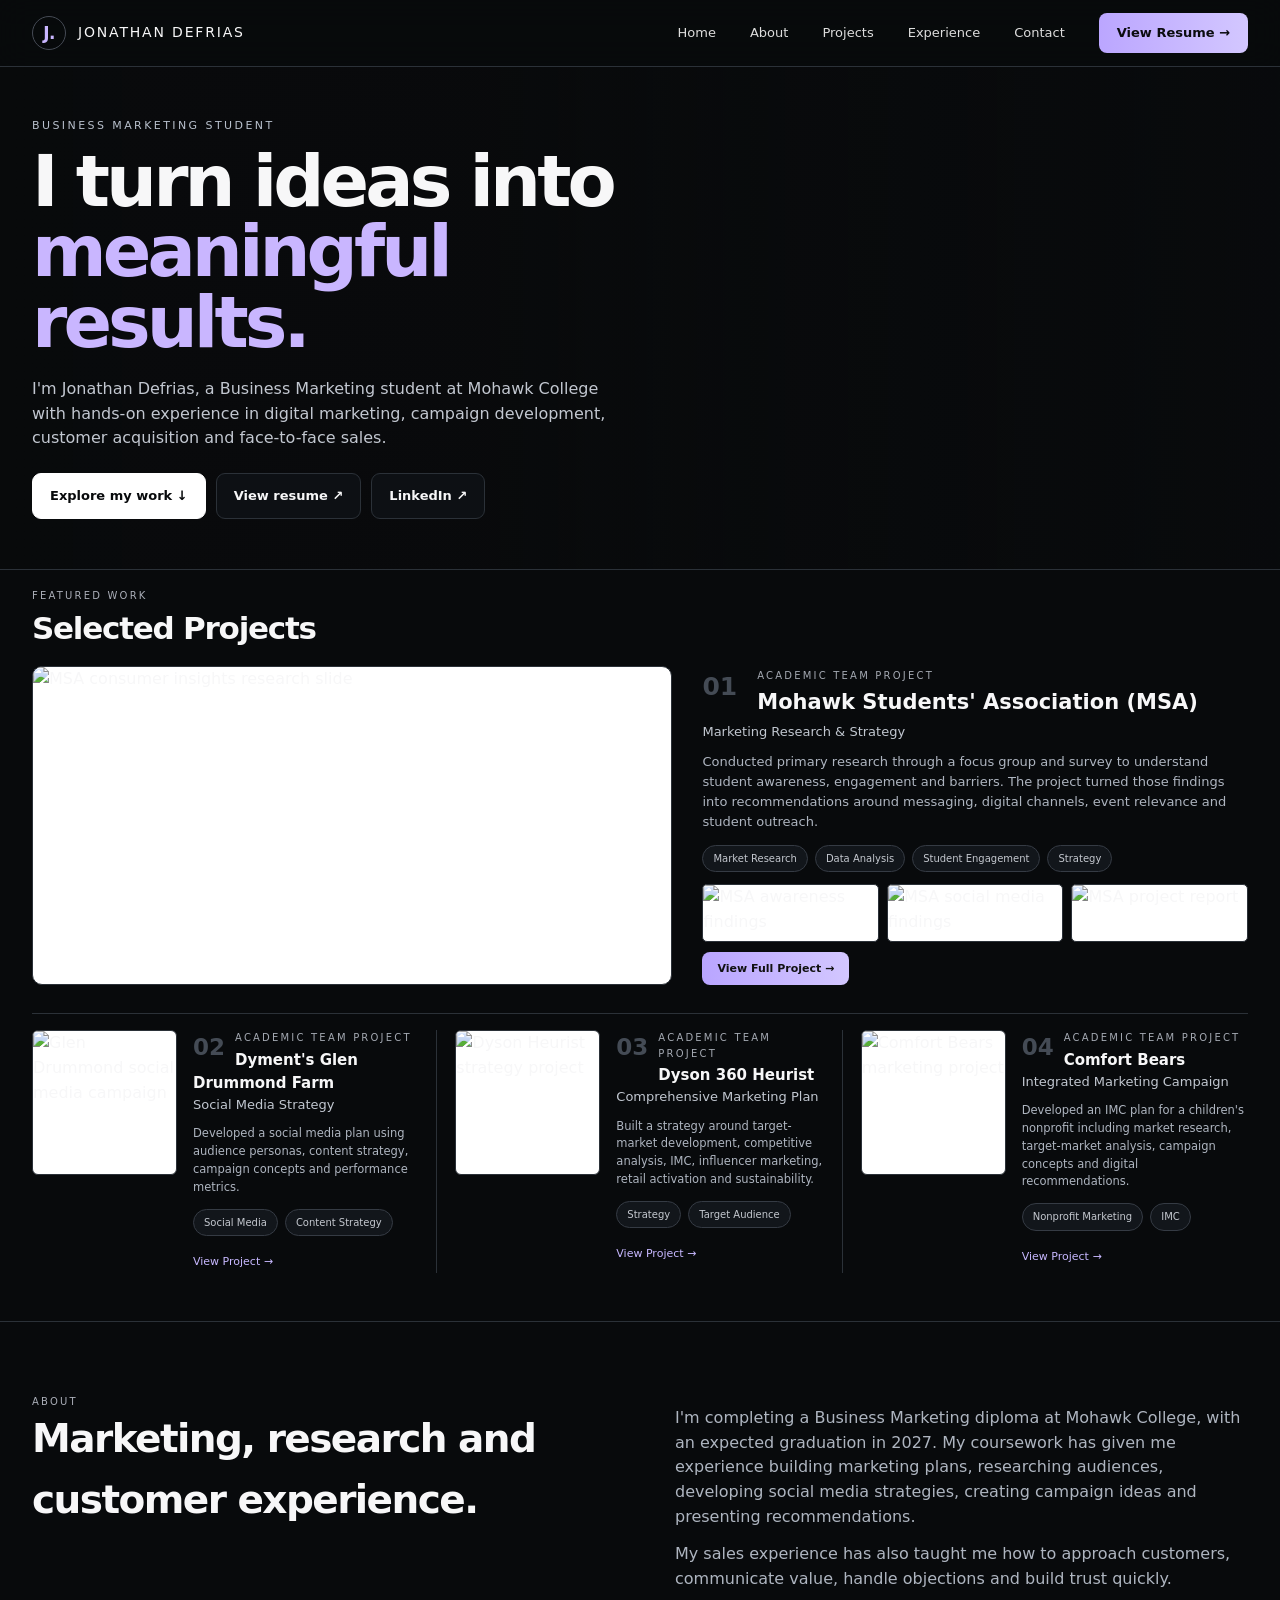
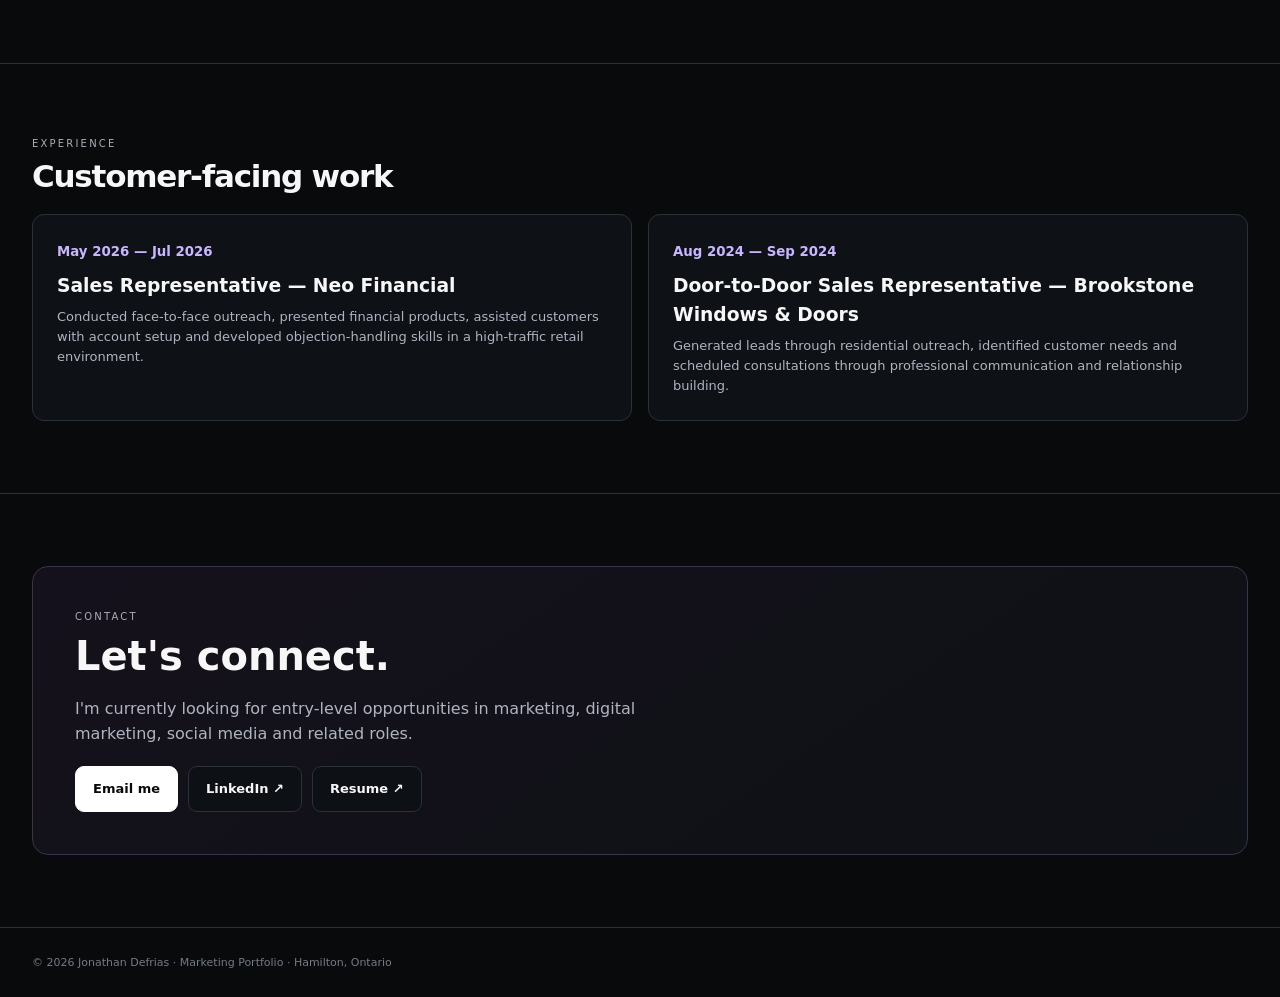
==== index.html @ 78dece61 "Add portfolio homepage" ====
<!DOCTYPE html>
<html lang="en">
<head>
<meta charset="UTF-8">
<meta name="viewport" content="width=device-width, initial-scale=1.0">
<title>Jonathan Defrias | Marketing Portfolio</title>
<meta name="description" content="Jonathan Defrias — Business Marketing student at Mohawk College. Portfolio featuring marketing research, social media strategy, campaign planning, digital marketing and sales experience.">
<style>
:root{
  --bg:#080a0c; --surface:#0e1115; --surface2:#12161b; --text:#f7f7f8;
  --muted:#adb3bd; --line:#2b3138; --accent:#c9b6ff; --accent2:#aa91f5;
  --max:1440px;
}
*{box-sizing:border-box;margin:0;padding:0}
html{scroll-behavior:smooth}
body{font-family:Inter,ui-sans-serif,system-ui,-apple-system,BlinkMacSystemFont,"Segoe UI",sans-serif;background:var(--bg);color:var(--text);line-height:1.55}
a{color:inherit;text-decoration:none}
img{display:block;max-width:100%}
.container{width:min(var(--max),calc(100% - 64px));margin:auto}
nav{position:sticky;top:0;z-index:50;background:rgba(8,10,12,.9);backdrop-filter:blur(16px);border-bottom:1px solid var(--line)}
.nav{height:66px;display:flex;align-items:center;justify-content:space-between}
.brand{display:flex;align-items:center;gap:12px}.monogram{display:grid;place-items:center;width:34px;height:34px;border:1px solid #454b55;border-radius:50%;font-size:17px;font-weight:850;letter-spacing:-.04em;color:var(--accent)}.name{font-size:14px;letter-spacing:.13em}
.navlinks{display:flex;gap:34px;align-items:center;font-size:13px;color:#ddd}.navlinks a:hover{color:#fff}
.resume-top{background:linear-gradient(90deg,#bba6ff,#d3c7ff);color:#0b0c0f;padding:10px 18px;border-radius:8px;font-weight:800}
.hero{position:relative;overflow:hidden;border-bottom:1px solid var(--line)}
.hero:before{content:"";position:absolute;inset:0;background:
linear-gradient(90deg,rgba(8,10,12,1) 0%,rgba(8,10,12,.96) 38%,rgba(8,10,12,.62) 58%,rgba(8,10,12,.25) 100%),
url("assets/hero-workspace.svg") right center/58% 100% no-repeat;filter:saturate(.75)}
.hero-inner{position:relative;z-index:2;min-height:390px;display:flex;align-items:center;padding:50px 0}
.hero-copy{width:min(630px,100%)}
.eyebrow{text-transform:uppercase;letter-spacing:.22em;font-size:11px;color:#b8c0cc;margin-bottom:12px}
h1{font-size:clamp(48px,5.6vw,78px);letter-spacing:-.055em;line-height:.98;max-width:720px}
h1 span{color:var(--accent)}
.hero p{max-width:600px;color:#c2c7d0;font-size:16px;margin:20px 0 22px}
.buttons{display:flex;gap:10px;flex-wrap:wrap}
.btn{padding:12px 17px;border-radius:9px;font-size:13px;font-weight:800;border:1px solid var(--line);background:#0d1014}
.btn.primary{background:#fff;color:#080a0c;border-color:#fff}.btn:hover{transform:translateY(-1px)}
.work{padding:18px 0 48px}.section-row{display:flex;align-items:end;justify-content:space-between;margin-bottom:14px}
.kicker{text-transform:uppercase;letter-spacing:.22em;font-size:10px;color:#aaaeb8}.section-row h2{font-size:31px;letter-spacing:-.04em}
.view-all{font-size:13px;color:var(--accent)}
.feature{display:grid;grid-template-columns:1.08fr .92fr;gap:30px;padding-bottom:28px;border-bottom:1px solid var(--line)}
.feature-image{border:1px solid var(--line);border-radius:10px;overflow:hidden;background:white;min-height:290px}
.feature-image img{width:100%;height:100%;object-fit:cover}
.feature-copy{padding-top:2px}.project-no{font-size:25px;color:#444b55;font-weight:850;margin-right:20px;float:left}
.project-type{font-size:10px;text-transform:uppercase;letter-spacing:.22em;color:#a4a9b2;margin-bottom:3px}
.feature h3{font-size:21px;margin-bottom:3px}.sub{color:#c1c7d0;font-size:13px;margin-bottom:10px}
.feature p{color:#aeb5c0;font-size:13px;max-width:650px}
.tags{display:flex;flex-wrap:wrap;gap:7px;margin:12px 0}.tag{border:1px solid #353b44;border-radius:999px;padding:5px 10px;font-size:10px;color:#c4c8cf;background:#12161b}
.thumbs{display:grid;grid-template-columns:repeat(3,1fr);gap:8px;margin:10px 0}.thumb{height:58px;border:1px solid var(--line);border-radius:5px;overflow:hidden;background:white}.thumb img{width:100%;height:100%;object-fit:cover}
.project-btn{display:inline-block;background:linear-gradient(90deg,#b9a5ff,#d3c7ff);color:#111;padding:8px 15px;border-radius:8px;font-weight:800;font-size:11px}
.projects-grid{display:grid;grid-template-columns:repeat(3,1fr);gap:0;margin-top:16px}
.mini-project{display:grid;grid-template-columns:145px 1fr;gap:16px;padding:0 18px;border-right:1px solid var(--line)}
.mini-project:first-child{padding-left:0}.mini-project:last-child{border-right:0;padding-right:0}
.mini-img{height:145px;border-radius:6px;overflow:hidden;background:white;border:1px solid var(--line)}
.mini-img img{width:100%;height:100%;object-fit:cover}
.mini-copy .num{font-size:23px;color:#444b55;font-weight:850;float:left;margin-right:10px}.mini-copy h3{font-size:15px}.mini-copy p{color:#aeb5c0;font-size:11.5px;margin:7px 0}
.link{font-size:11px;color:#c7b8ff}
.about{padding:72px 0;border-top:1px solid var(--line)}.about-grid{display:grid;grid-template-columns:1fr 1fr;gap:70px}.about h2{font-size:39px;letter-spacing:-.04em}.about p{color:#aeb5c0;margin-top:12px}
.experience{padding:72px 0;border-top:1px solid var(--line)}.jobs{display:grid;grid-template-columns:1fr 1fr;gap:16px}.job{padding:24px;border:1px solid var(--line);border-radius:12px;background:var(--surface)}.job small{color:var(--accent);font-weight:700}.job h3{margin:7px 0}.job p{font-size:13px;color:#aeb5c0}
.contact{padding:72px 0;border-top:1px solid var(--line)}.contact-box{padding:42px;border:1px solid #3a334d;border-radius:16px;background:linear-gradient(145deg,#15111c,#0e1115)}.contact-box h2{font-size:40px}.contact-box p{color:#aeb5c0;max-width:650px;margin:10px 0 20px}
footer{padding:26px 0;border-top:1px solid var(--line);font-size:11px;color:#747b85}
@media(max-width:980px){
  .container{width:min(var(--max),calc(100% - 30px))}.navlinks a:not(.resume-top){display:none}
  .hero:before{background:linear-gradient(90deg,rgba(8,10,12,.96),rgba(8,10,12,.80)),url("assets/hero-workspace.svg") center/cover no-repeat}
  .hero-inner{min-height:500px}.feature{grid-template-columns:1fr}.projects-grid{grid-template-columns:1fr}
  .mini-project{padding:20px 0;border-right:0;border-bottom:1px solid var(--line)}
  .about-grid,.jobs{grid-template-columns:1fr}
}
@media(max-width:600px){
  .name{display:none}.hero-inner{padding:50px 0}.feature-image{min-height:210px}.mini-project{grid-template-columns:110px 1fr}.mini-img{height:110px}
}
</style>
</head>
<body>
<nav><div class="container nav">
  <a class="brand" href="#"><span class="monogram">J.</span><span class="name">JONATHAN DEFRIAS</span></a>
  <div class="navlinks">
    <a href="#">Home</a><a href="#about">About</a><a href="#projects">Projects</a><a href="#experience">Experience</a><a href="#contact">Contact</a>
    <a class="resume-top" href="resume.html" target="_blank">View Resume →</a>
  </div>
</div></nav>

<section class="hero">
  <div class="container hero-inner">
    <div class="hero-copy">
      <div class="eyebrow">Business Marketing Student</div>
      <h1>I turn ideas into <span>meaningful results.</span></h1>
      <p>I'm Jonathan Defrias, a Business Marketing student at Mohawk College with hands-on experience in digital marketing, campaign development, customer acquisition and face-to-face sales.</p>
      <div class="buttons">
        <a class="btn primary" href="#projects">Explore my work ↓</a>
        <a class="btn" href="resume.html" target="_blank">View resume ↗</a>
        <a class="btn" href="https://www.linkedin.com/in/jonathan-defrias-1b1b03297/" target="_blank">LinkedIn ↗</a>
      </div>
    </div>
  </div>
</section>

<section class="work" id="projects"><div class="container">
  <div class="section-row">
    <div><div class="kicker">Featured Work</div><h2>Selected Projects</h2></div>
  </div>

  <article class="feature">
    <div class="feature-image"><img src="assets/msa-consumer-insights.svg" alt="MSA consumer insights research slide"></div>
    <div class="feature-copy">
      <span class="project-no">01</span>
      <div class="project-type">Academic Team Project</div>
      <h3>Mohawk Students' Association (MSA)</h3>
      <div class="sub">Marketing Research & Strategy</div>
      <p>Conducted primary research through a focus group and survey to understand student awareness, engagement and barriers. The project turned those findings into recommendations around messaging, digital channels, event relevance and student outreach.</p>
      <div class="tags"><span class="tag">Market Research</span><span class="tag">Data Analysis</span><span class="tag">Student Engagement</span><span class="tag">Strategy</span></div>
      <div class="thumbs">
        <div class="thumb"><img src="assets/msa-consumer-insights.svg" alt="MSA awareness findings"></div>
        <div class="thumb"><img src="assets/msa-consumer-insights.svg" alt="MSA social media findings"></div>
        <div class="thumb"><img src="assets/msa-consumer-insights.svg" alt="MSA project report"></div>
      </div>
      <a class="project-btn" href="projects/msa.html" target="_blank">View Full Project →</a>
    </div>
  </article>

  <div class="projects-grid">
    <article class="mini-project">
      <div class="mini-img"><img src="assets/glen-campaign.svg" alt="Glen Drummond social media campaign"></div>
      <div class="mini-copy"><span class="num">02</span><div class="project-type">Academic Team Project</div><h3>Dyment's Glen Drummond Farm</h3><div class="sub">Social Media Strategy</div><p>Developed a social media plan using audience personas, content strategy, campaign concepts and performance metrics.</p><div class="tags"><span class="tag">Social Media</span><span class="tag">Content Strategy</span></div><a class="link" href="projects/glen-drummond.html" target="_blank">View Project →</a></div>
    </article>
    <article class="mini-project">
      <div class="mini-img"><img src="assets/dyson-target.svg" alt="Dyson Heurist strategy project"></div>
      <div class="mini-copy"><span class="num">03</span><div class="project-type">Academic Team Project</div><h3>Dyson 360 Heurist</h3><div class="sub">Comprehensive Marketing Plan</div><p>Built a strategy around target-market development, competitive analysis, IMC, influencer marketing, retail activation and sustainability.</p><div class="tags"><span class="tag">Strategy</span><span class="tag">Target Audience</span></div><a class="link" href="projects/dyson.html" target="_blank">View Project →</a></div>
    </article>
    <article class="mini-project">
      <div class="mini-img"><img src="assets/comfort-cover.svg" alt="Comfort Bears marketing project"></div>
      <div class="mini-copy"><span class="num">04</span><div class="project-type">Academic Team Project</div><h3>Comfort Bears</h3><div class="sub">Integrated Marketing Campaign</div><p>Developed an IMC plan for a children's nonprofit including market research, target-market analysis, campaign concepts and digital recommendations.</p><div class="tags"><span class="tag">Nonprofit Marketing</span><span class="tag">IMC</span></div><a class="link" href="projects/comfort-bears.html" target="_blank">View Project →</a></div>
    </article>
  </div>
</div></section>

<section class="about" id="about"><div class="container about-grid">
  <div><div class="kicker">About</div><h2>Marketing, research and customer experience.</h2></div>
  <div><p>I'm completing a Business Marketing diploma at Mohawk College, with an expected graduation in 2027. My coursework has given me experience building marketing plans, researching audiences, developing social media strategies, creating campaign ideas and presenting recommendations.</p><p>My sales experience has also taught me how to approach customers, communicate value, handle objections and build trust quickly.</p></div>
</div></section>

<section class="experience" id="experience"><div class="container">
  <div class="section-row"><div><div class="kicker">Experience</div><h2>Customer-facing work</h2></div></div>
  <div class="jobs">
    <div class="job"><small>May 2026 — Jul 2026</small><h3>Sales Representative — Neo Financial</h3><p>Conducted face-to-face outreach, presented financial products, assisted customers with account setup and developed objection-handling skills in a high-traffic retail environment.</p></div>
    <div class="job"><small>Aug 2024 — Sep 2024</small><h3>Door-to-Door Sales Representative — Brookstone Windows & Doors</h3><p>Generated leads through residential outreach, identified customer needs and scheduled consultations through professional communication and relationship building.</p></div>
  </div>
</div></section>

<section class="contact" id="contact"><div class="container">
  <div class="contact-box"><div class="kicker">Contact</div><h2>Let's connect.</h2><p>I'm currently looking for entry-level opportunities in marketing, digital marketing, social media and related roles.</p><div class="buttons"><a class="btn primary" href="mailto:Jonathandefrias2003@gmail.com">Email me</a><a class="btn" href="https://www.linkedin.com/in/jonathan-defrias-1b1b03297/" target="_blank">LinkedIn ↗</a><a class="btn" href="resume.html" target="_blank">Resume ↗</a></div></div>
</div></section>

<footer><div class="container">© 2026 Jonathan Defrias · Marketing Portfolio · Hamilton, Ontario</div></footer>
</body>
</html>
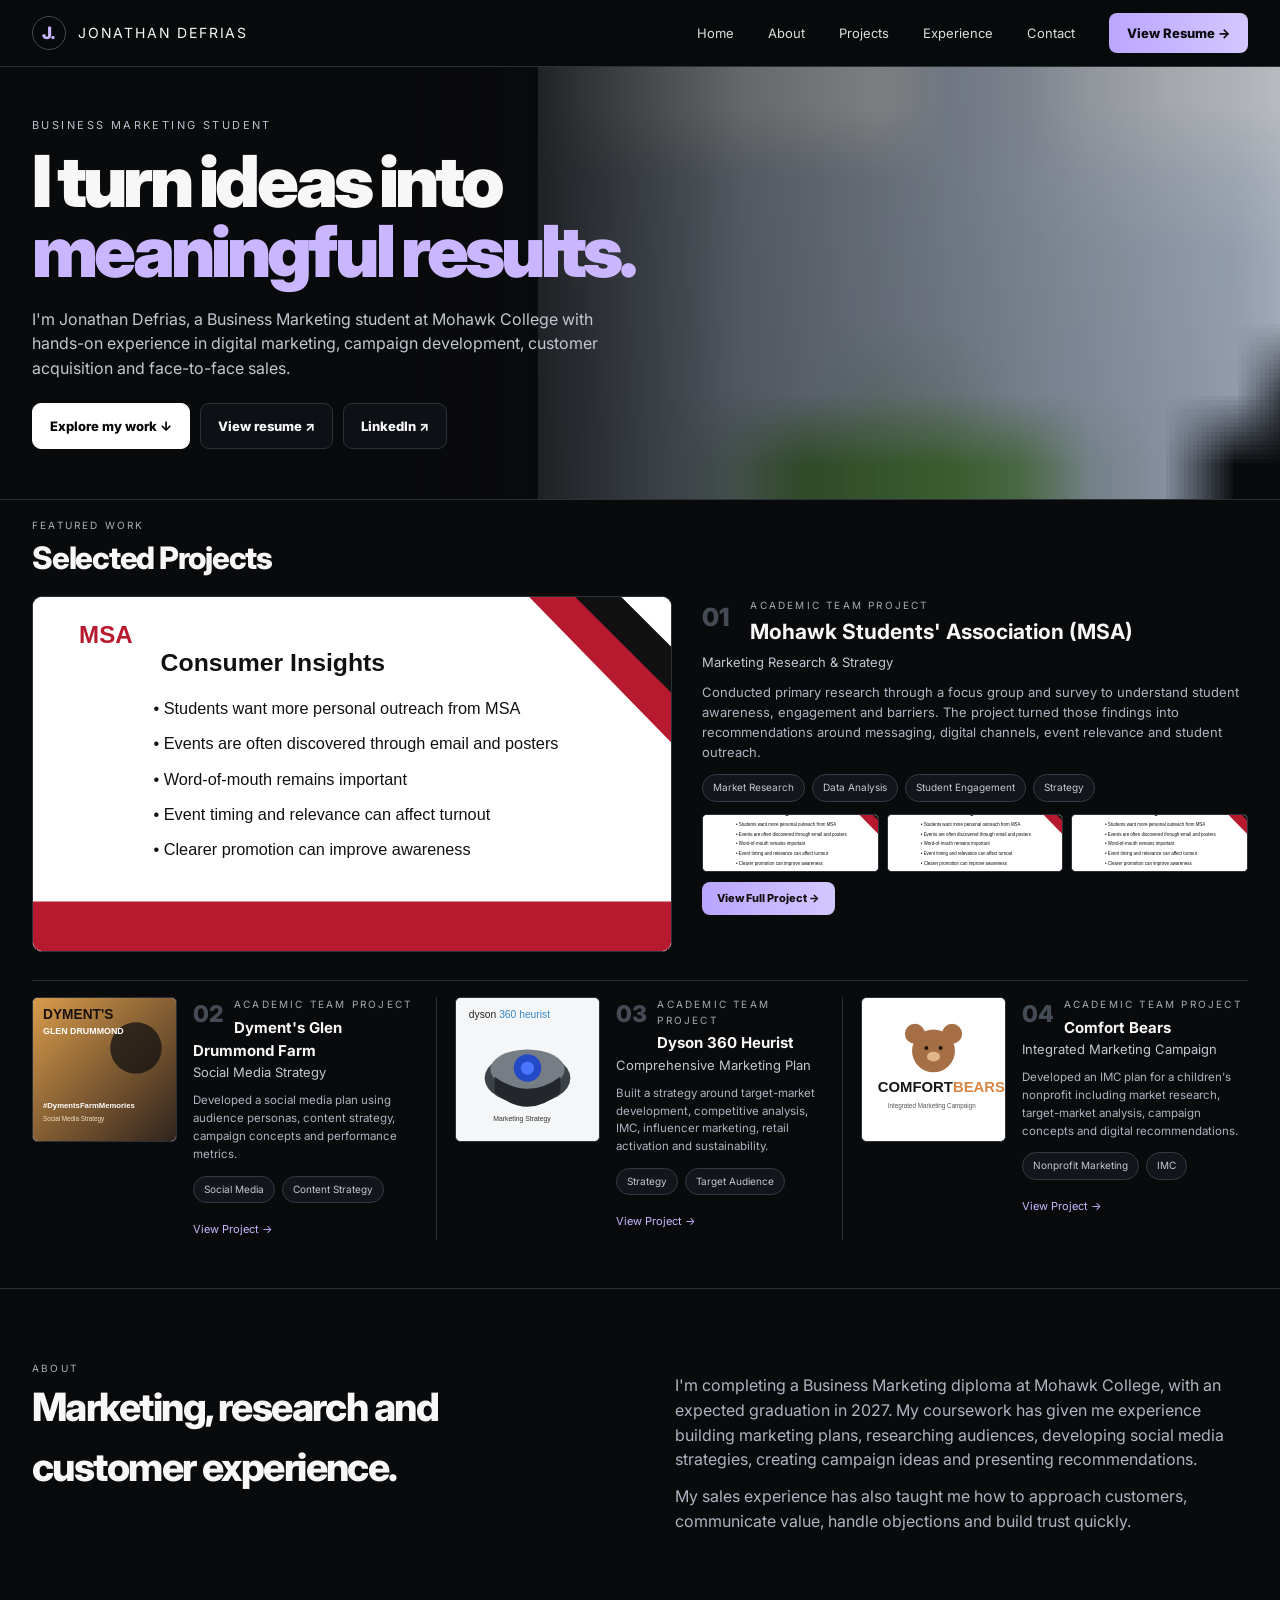
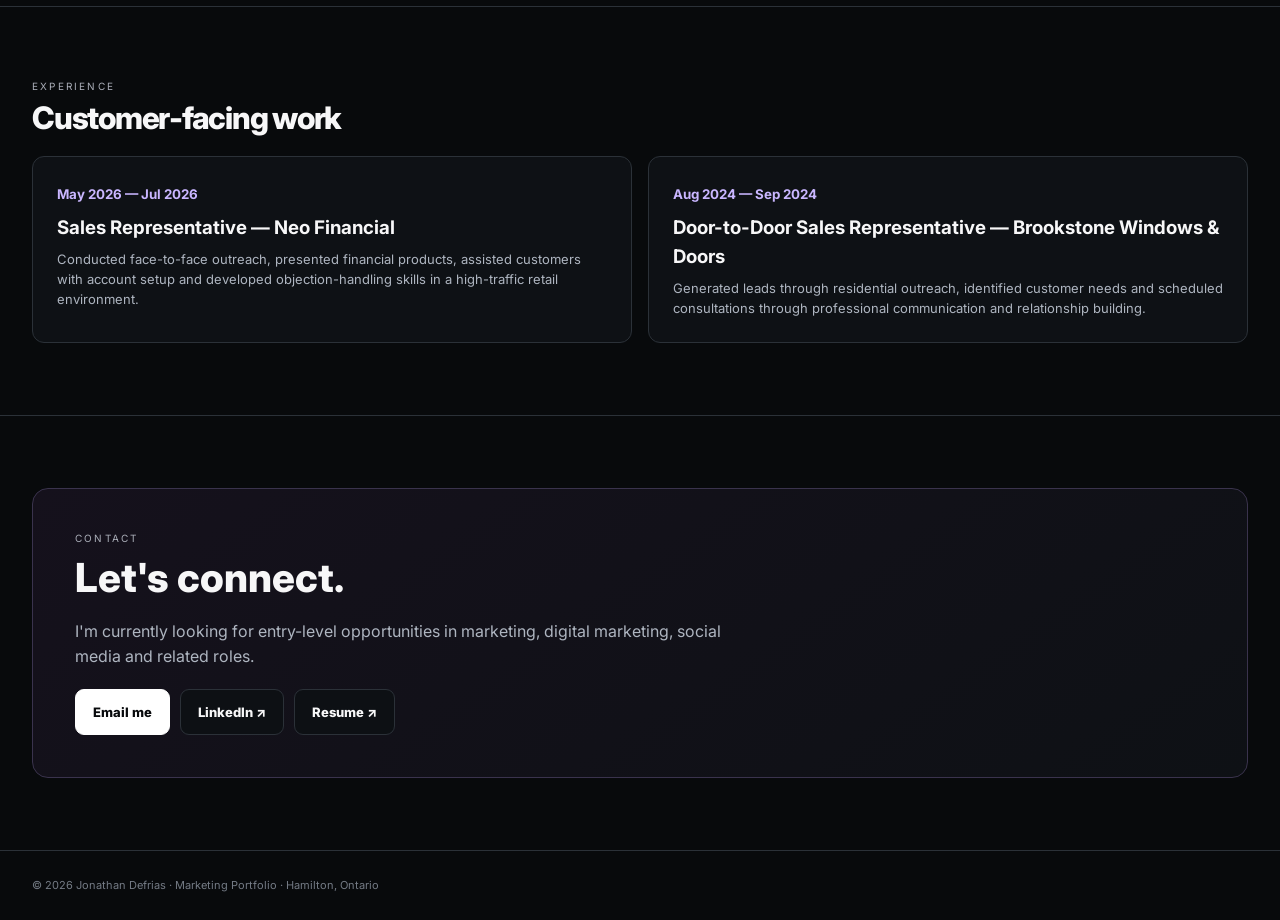
==== commit 698cea54: "Restore approved typography and hero styling" ====
--- a/index.html
+++ b/index.html
@@ -1,156 +1 @@
-<!DOCTYPE html>
-<html lang="en">
-<head>
-<meta charset="UTF-8">
-<meta name="viewport" content="width=device-width, initial-scale=1.0">
-<title>Jonathan Defrias | Marketing Portfolio</title>
-<meta name="description" content="Jonathan Defrias — Business Marketing student at Mohawk College. Portfolio featuring marketing research, social media strategy, campaign planning, digital marketing and sales experience.">
-<style>
-:root{
-  --bg:#080a0c; --surface:#0e1115; --surface2:#12161b; --text:#f7f7f8;
-  --muted:#adb3bd; --line:#2b3138; --accent:#c9b6ff; --accent2:#aa91f5;
-  --max:1440px;
-}
-*{box-sizing:border-box;margin:0;padding:0}
-html{scroll-behavior:smooth}
-body{font-family:Inter,ui-sans-serif,system-ui,-apple-system,BlinkMacSystemFont,"Segoe UI",sans-serif;background:var(--bg);color:var(--text);line-height:1.55}
-a{color:inherit;text-decoration:none}
-img{display:block;max-width:100%}
-.container{width:min(var(--max),calc(100% - 64px));margin:auto}
-nav{position:sticky;top:0;z-index:50;background:rgba(8,10,12,.9);backdrop-filter:blur(16px);border-bottom:1px solid var(--line)}
-.nav{height:66px;display:flex;align-items:center;justify-content:space-between}
-.brand{display:flex;align-items:center;gap:12px}.monogram{display:grid;place-items:center;width:34px;height:34px;border:1px solid #454b55;border-radius:50%;font-size:17px;font-weight:850;letter-spacing:-.04em;color:var(--accent)}.name{font-size:14px;letter-spacing:.13em}
-.navlinks{display:flex;gap:34px;align-items:center;font-size:13px;color:#ddd}.navlinks a:hover{color:#fff}
-.resume-top{background:linear-gradient(90deg,#bba6ff,#d3c7ff);color:#0b0c0f;padding:10px 18px;border-radius:8px;font-weight:800}
-.hero{position:relative;overflow:hidden;border-bottom:1px solid var(--line)}
-.hero:before{content:"";position:absolute;inset:0;background:
-linear-gradient(90deg,rgba(8,10,12,1) 0%,rgba(8,10,12,.96) 38%,rgba(8,10,12,.62) 58%,rgba(8,10,12,.25) 100%),
-url("assets/hero-workspace.svg") right center/58% 100% no-repeat;filter:saturate(.75)}
-.hero-inner{position:relative;z-index:2;min-height:390px;display:flex;align-items:center;padding:50px 0}
-.hero-copy{width:min(630px,100%)}
-.eyebrow{text-transform:uppercase;letter-spacing:.22em;font-size:11px;color:#b8c0cc;margin-bottom:12px}
-h1{font-size:clamp(48px,5.6vw,78px);letter-spacing:-.055em;line-height:.98;max-width:720px}
-h1 span{color:var(--accent)}
-.hero p{max-width:600px;color:#c2c7d0;font-size:16px;margin:20px 0 22px}
-.buttons{display:flex;gap:10px;flex-wrap:wrap}
-.btn{padding:12px 17px;border-radius:9px;font-size:13px;font-weight:800;border:1px solid var(--line);background:#0d1014}
-.btn.primary{background:#fff;color:#080a0c;border-color:#fff}.btn:hover{transform:translateY(-1px)}
-.work{padding:18px 0 48px}.section-row{display:flex;align-items:end;justify-content:space-between;margin-bottom:14px}
-.kicker{text-transform:uppercase;letter-spacing:.22em;font-size:10px;color:#aaaeb8}.section-row h2{font-size:31px;letter-spacing:-.04em}
-.view-all{font-size:13px;color:var(--accent)}
-.feature{display:grid;grid-template-columns:1.08fr .92fr;gap:30px;padding-bottom:28px;border-bottom:1px solid var(--line)}
-.feature-image{border:1px solid var(--line);border-radius:10px;overflow:hidden;background:white;min-height:290px}
-.feature-image img{width:100%;height:100%;object-fit:cover}
-.feature-copy{padding-top:2px}.project-no{font-size:25px;color:#444b55;font-weight:850;margin-right:20px;float:left}
-.project-type{font-size:10px;text-transform:uppercase;letter-spacing:.22em;color:#a4a9b2;margin-bottom:3px}
-.feature h3{font-size:21px;margin-bottom:3px}.sub{color:#c1c7d0;font-size:13px;margin-bottom:10px}
-.feature p{color:#aeb5c0;font-size:13px;max-width:650px}
-.tags{display:flex;flex-wrap:wrap;gap:7px;margin:12px 0}.tag{border:1px solid #353b44;border-radius:999px;padding:5px 10px;font-size:10px;color:#c4c8cf;background:#12161b}
-.thumbs{display:grid;grid-template-columns:repeat(3,1fr);gap:8px;margin:10px 0}.thumb{height:58px;border:1px solid var(--line);border-radius:5px;overflow:hidden;background:white}.thumb img{width:100%;height:100%;object-fit:cover}
-.project-btn{display:inline-block;background:linear-gradient(90deg,#b9a5ff,#d3c7ff);color:#111;padding:8px 15px;border-radius:8px;font-weight:800;font-size:11px}
-.projects-grid{display:grid;grid-template-columns:repeat(3,1fr);gap:0;margin-top:16px}
-.mini-project{display:grid;grid-template-columns:145px 1fr;gap:16px;padding:0 18px;border-right:1px solid var(--line)}
-.mini-project:first-child{padding-left:0}.mini-project:last-child{border-right:0;padding-right:0}
-.mini-img{height:145px;border-radius:6px;overflow:hidden;background:white;border:1px solid var(--line)}
-.mini-img img{width:100%;height:100%;object-fit:cover}
-.mini-copy .num{font-size:23px;color:#444b55;font-weight:850;float:left;margin-right:10px}.mini-copy h3{font-size:15px}.mini-copy p{color:#aeb5c0;font-size:11.5px;margin:7px 0}
-.link{font-size:11px;color:#c7b8ff}
-.about{padding:72px 0;border-top:1px solid var(--line)}.about-grid{display:grid;grid-template-columns:1fr 1fr;gap:70px}.about h2{font-size:39px;letter-spacing:-.04em}.about p{color:#aeb5c0;margin-top:12px}
-.experience{padding:72px 0;border-top:1px solid var(--line)}.jobs{display:grid;grid-template-columns:1fr 1fr;gap:16px}.job{padding:24px;border:1px solid var(--line);border-radius:12px;background:var(--surface)}.job small{color:var(--accent);font-weight:700}.job h3{margin:7px 0}.job p{font-size:13px;color:#aeb5c0}
-.contact{padding:72px 0;border-top:1px solid var(--line)}.contact-box{padding:42px;border:1px solid #3a334d;border-radius:16px;background:linear-gradient(145deg,#15111c,#0e1115)}.contact-box h2{font-size:40px}.contact-box p{color:#aeb5c0;max-width:650px;margin:10px 0 20px}
-footer{padding:26px 0;border-top:1px solid var(--line);font-size:11px;color:#747b85}
-@media(max-width:980px){
-  .container{width:min(var(--max),calc(100% - 30px))}.navlinks a:not(.resume-top){display:none}
-  .hero:before{background:linear-gradient(90deg,rgba(8,10,12,.96),rgba(8,10,12,.80)),url("assets/hero-workspace.svg") center/cover no-repeat}
-  .hero-inner{min-height:500px}.feature{grid-template-columns:1fr}.projects-grid{grid-template-columns:1fr}
-  .mini-project{padding:20px 0;border-right:0;border-bottom:1px solid var(--line)}
-  .about-grid,.jobs{grid-template-columns:1fr}
-}
-@media(max-width:600px){
-  .name{display:none}.hero-inner{padding:50px 0}.feature-image{min-height:210px}.mini-project{grid-template-columns:110px 1fr}.mini-img{height:110px}
-}
-</style>
-</head>
-<body>
-<nav><div class="container nav">
-  <a class="brand" href="#"><span class="monogram">J.</span><span class="name">JONATHAN DEFRIAS</span></a>
-  <div class="navlinks">
-    <a href="#">Home</a><a href="#about">About</a><a href="#projects">Projects</a><a href="#experience">Experience</a><a href="#contact">Contact</a>
-    <a class="resume-top" href="resume.html" target="_blank">View Resume →</a>
-  </div>
-</div></nav>
-
-<section class="hero">
-  <div class="container hero-inner">
-    <div class="hero-copy">
-      <div class="eyebrow">Business Marketing Student</div>
-      <h1>I turn ideas into <span>meaningful results.</span></h1>
-      <p>I'm Jonathan Defrias, a Business Marketing student at Mohawk College with hands-on experience in digital marketing, campaign development, customer acquisition and face-to-face sales.</p>
-      <div class="buttons">
-        <a class="btn primary" href="#projects">Explore my work ↓</a>
-        <a class="btn" href="resume.html" target="_blank">View resume ↗</a>
-        <a class="btn" href="https://www.linkedin.com/in/jonathan-defrias-1b1b03297/" target="_blank">LinkedIn ↗</a>
-      </div>
-    </div>
-  </div>
-</section>
-
-<section class="work" id="projects"><div class="container">
-  <div class="section-row">
-    <div><div class="kicker">Featured Work</div><h2>Selected Projects</h2></div>
-  </div>
-
-  <article class="feature">
-    <div class="feature-image"><img src="assets/msa-consumer-insights.svg" alt="MSA consumer insights research slide"></div>
-    <div class="feature-copy">
-      <span class="project-no">01</span>
-      <div class="project-type">Academic Team Project</div>
-      <h3>Mohawk Students' Association (MSA)</h3>
-      <div class="sub">Marketing Research & Strategy</div>
-      <p>Conducted primary research through a focus group and survey to understand student awareness, engagement and barriers. The project turned those findings into recommendations around messaging, digital channels, event relevance and student outreach.</p>
-      <div class="tags"><span class="tag">Market Research</span><span class="tag">Data Analysis</span><span class="tag">Student Engagement</span><span class="tag">Strategy</span></div>
-      <div class="thumbs">
-        <div class="thumb"><img src="assets/msa-consumer-insights.svg" alt="MSA awareness findings"></div>
-        <div class="thumb"><img src="assets/msa-consumer-insights.svg" alt="MSA social media findings"></div>
-        <div class="thumb"><img src="assets/msa-consumer-insights.svg" alt="MSA project report"></div>
-      </div>
-      <a class="project-btn" href="projects/msa.html" target="_blank">View Full Project →</a>
-    </div>
-  </article>
-
-  <div class="projects-grid">
-    <article class="mini-project">
-      <div class="mini-img"><img src="assets/glen-campaign.svg" alt="Glen Drummond social media campaign"></div>
-      <div class="mini-copy"><span class="num">02</span><div class="project-type">Academic Team Project</div><h3>Dyment's Glen Drummond Farm</h3><div class="sub">Social Media Strategy</div><p>Developed a social media plan using audience personas, content strategy, campaign concepts and performance metrics.</p><div class="tags"><span class="tag">Social Media</span><span class="tag">Content Strategy</span></div><a class="link" href="projects/glen-drummond.html" target="_blank">View Project →</a></div>
-    </article>
-    <article class="mini-project">
-      <div class="mini-img"><img src="assets/dyson-target.svg" alt="Dyson Heurist strategy project"></div>
-      <div class="mini-copy"><span class="num">03</span><div class="project-type">Academic Team Project</div><h3>Dyson 360 Heurist</h3><div class="sub">Comprehensive Marketing Plan</div><p>Built a strategy around target-market development, competitive analysis, IMC, influencer marketing, retail activation and sustainability.</p><div class="tags"><span class="tag">Strategy</span><span class="tag">Target Audience</span></div><a class="link" href="projects/dyson.html" target="_blank">View Project →</a></div>
-    </article>
-    <article class="mini-project">
-      <div class="mini-img"><img src="assets/comfort-cover.svg" alt="Comfort Bears marketing project"></div>
-      <div class="mini-copy"><span class="num">04</span><div class="project-type">Academic Team Project</div><h3>Comfort Bears</h3><div class="sub">Integrated Marketing Campaign</div><p>Developed an IMC plan for a children's nonprofit including market research, target-market analysis, campaign concepts and digital recommendations.</p><div class="tags"><span class="tag">Nonprofit Marketing</span><span class="tag">IMC</span></div><a class="link" href="projects/comfort-bears.html" target="_blank">View Project →</a></div>
-    </article>
-  </div>
-</div></section>
-
-<section class="about" id="about"><div class="container about-grid">
-  <div><div class="kicker">About</div><h2>Marketing, research and customer experience.</h2></div>
-  <div><p>I'm completing a Business Marketing diploma at Mohawk College, with an expected graduation in 2027. My coursework has given me experience building marketing plans, researching audiences, developing social media strategies, creating campaign ideas and presenting recommendations.</p><p>My sales experience has also taught me how to approach customers, communicate value, handle objections and build trust quickly.</p></div>
-</div></section>
-
-<section class="experience" id="experience"><div class="container">
-  <div class="section-row"><div><div class="kicker">Experience</div><h2>Customer-facing work</h2></div></div>
-  <div class="jobs">
-    <div class="job"><small>May 2026 — Jul 2026</small><h3>Sales Representative — Neo Financial</h3><p>Conducted face-to-face outreach, presented financial products, assisted customers with account setup and developed objection-handling skills in a high-traffic retail environment.</p></div>
-    <div class="job"><small>Aug 2024 — Sep 2024</small><h3>Door-to-Door Sales Representative — Brookstone Windows & Doors</h3><p>Generated leads through residential outreach, identified customer needs and scheduled consultations through professional communication and relationship building.</p></div>
-  </div>
-</div></section>
-
-<section class="contact" id="contact"><div class="container">
-  <div class="contact-box"><div class="kicker">Contact</div><h2>Let's connect.</h2><p>I'm currently looking for entry-level opportunities in marketing, digital marketing, social media and related roles.</p><div class="buttons"><a class="btn primary" href="mailto:Jonathandefrias2003@gmail.com">Email me</a><a class="btn" href="https://www.linkedin.com/in/jonathan-defrias-1b1b03297/" target="_blank">LinkedIn ↗</a><a class="btn" href="resume.html" target="_blank">Resume ↗</a></div></div>
-</div></section>
-
-<footer><div class="container">© 2026 Jonathan Defrias · Marketing Portfolio · Hamilton, Ontario</div></footer>
-</body>
-</html>+<!DOCTYPE html><html lang="en"><head><meta charset="UTF-8"><meta name="viewport" content="width=device-width, initial-scale=1.0"><title>Jonathan Defrias | Marketing Portfolio</title><meta name="description" content="Jonathan Defrias — Business Marketing student at Mohawk College. Portfolio featuring marketing research, social media strategy, campaign planning, digital marketing and sales experience."><style>@import url("https://fonts.googleapis.com/css2?family=Inter:wght@400;500;600;700;800;900&display=swap");:root{--bg:#080a0c; --surface:#0e1115; --surface2:#12161b; --text:#f7f7f8;--muted:#adb3bd; --line:#2b3138; --accent:#c9b6ff; --accent2:#aa91f5;--max:1440px;}*{box-sizing:border-box;margin:0;padding:0}html{scroll-behavior:smooth}body{font-family:Inter,ui-sans-serif,system-ui,-apple-system,BlinkMacSystemFont,"Segoe UI",sans-serif;background:var(--bg);color:var(--text);line-height:1.55}a{color:inherit;text-decoration:none}img{display:block;max-width:100%}.container{width:min(var(--max),calc(100% - 64px));margin:auto}nav{position:sticky;top:0;z-index:50;background:rgba(8,10,12,.9);backdrop-filter:blur(16px);border-bottom:1px solid var(--line)}.nav{height:66px;display:flex;align-items:center;justify-content:space-between}.brand{display:flex;align-items:center;gap:12px}.monogram{display:grid;place-items:center;width:34px;height:34px;border:1px solid #454b55;border-radius:50%;font-size:17px;font-weight:850;letter-spacing:-.04em;color:var(--accent)}.name{font-size:14px;letter-spacing:.13em}.navlinks{display:flex;gap:34px;align-items:center;font-size:13px;color:#ddd}.navlinks a:hover{color:#fff}.resume-top{background:linear-gradient(90deg,#bba6ff,#d3c7ff);color:#0b0c0f;padding:10px 18px;border-radius:8px;font-weight:800}.hero{position:relative;overflow:hidden;border-bottom:1px solid var(--line)}.hero:before{content:"";position:absolute;inset:0;background:linear-gradient(90deg,rgba(8,10,12,1) 0%,rgba(8,10,12,.96) 38%,rgba(8,10,12,.62) 58%,rgba(8,10,12,.25) 100%),url("assets/hero-workspace.svg") right center/58% 100% no-repeat;filter:saturate(.75)}.hero-inner{position:relative;z-index:2;min-height:390px;display:flex;align-items:center;padding:50px 0}.hero-copy{width:min(630px,100%)}.eyebrow{text-transform:uppercase;letter-spacing:.22em;font-size:11px;color:#b8c0cc;margin-bottom:12px}h1{font-weight:900;font-size:clamp(48px,5.6vw,78px);letter-spacing:-.055em;line-height:.98;max-width:720px}h1 span{color:var(--accent)}.hero p{max-width:600px;color:#c2c7d0;font-size:16px;margin:20px 0 22px}.buttons{display:flex;gap:10px;flex-wrap:wrap}.btn{padding:12px 17px;border-radius:9px;font-size:13px;font-weight:800;border:1px solid var(--line);background:#0d1014}.btn.primary{background:#fff;color:#080a0c;border-color:#fff}.btn:hover{transform:translateY(-1px)}.work{padding:18px 0 48px}.section-row{display:flex;align-items:end;justify-content:space-between;margin-bottom:14px}.kicker{text-transform:uppercase;letter-spacing:.22em;font-size:10px;color:#aaaeb8}.section-row h2{font-weight:800;font-size:31px;letter-spacing:-.04em}.view-all{font-size:13px;color:var(--accent)}.feature{display:grid;grid-template-columns:1.08fr .92fr;gap:30px;padding-bottom:28px;border-bottom:1px solid var(--line)}.feature-image{border:1px solid var(--line);border-radius:10px;overflow:hidden;background:white;min-height:290px}.feature-image img{width:100%;height:100%;object-fit:cover}.feature-copy{padding-top:2px}.project-no{font-size:25px;color:#444b55;font-weight:850;margin-right:20px;float:left}.project-type{font-size:10px;text-transform:uppercase;letter-spacing:.22em;color:#a4a9b2;margin-bottom:3px}.feature h3{font-size:21px;margin-bottom:3px}.sub{color:#c1c7d0;font-size:13px;margin-bottom:10px}.feature p{color:#aeb5c0;font-size:13px;max-width:650px}.tags{display:flex;flex-wrap:wrap;gap:7px;margin:12px 0}.tag{border:1px solid #353b44;border-radius:999px;padding:5px 10px;font-size:10px;color:#c4c8cf;background:#12161b}.thumbs{display:grid;grid-template-columns:repeat(3,1fr);gap:8px;margin:10px 0}.thumb{height:58px;border:1px solid var(--line);border-radius:5px;overflow:hidden;background:white}.thumb img{width:100%;height:100%;object-fit:cover}.project-btn{display:inline-block;background:linear-gradient(90deg,#b9a5ff,#d3c7ff);color:#111;padding:8px 15px;border-radius:8px;font-weight:800;font-size:11px}.projects-grid{display:grid;grid-template-columns:repeat(3,1fr);gap:0;margin-top:16px}.mini-project{display:grid;grid-template-columns:145px 1fr;gap:16px;padding:0 18px;border-right:1px solid var(--line)}.mini-project:first-child{padding-left:0}.mini-project:last-child{border-right:0;padding-right:0}.mini-img{height:145px;border-radius:6px;overflow:hidden;background:white;border:1px solid var(--line)}.mini-img img{width:100%;height:100%;object-fit:cover}.mini-copy .num{font-size:23px;color:#444b55;font-weight:850;float:left;margin-right:10px}.mini-copy h3{font-size:15px}.mini-copy p{color:#aeb5c0;font-size:11.5px;margin:7px 0}.link{font-size:11px;color:#c7b8ff}.about{padding:72px 0;border-top:1px solid var(--line)}.about-grid{display:grid;grid-template-columns:1fr 1fr;gap:70px}.about h2{font-weight:800;font-size:39px;letter-spacing:-.04em}.about p{color:#aeb5c0;margin-top:12px}.experience{padding:72px 0;border-top:1px solid var(--line)}.jobs{display:grid;grid-template-columns:1fr 1fr;gap:16px}.job{padding:24px;border:1px solid var(--line);border-radius:12px;background:var(--surface)}.job small{color:var(--accent);font-weight:700}.job h3{margin:7px 0}.job p{font-size:13px;color:#aeb5c0}.contact{padding:72px 0;border-top:1px solid var(--line)}.contact-box{padding:42px;border:1px solid #3a334d;border-radius:16px;background:linear-gradient(145deg,#15111c,#0e1115)}.contact-box h2{font-weight:800;font-size:40px}.contact-box p{color:#aeb5c0;max-width:650px;margin:10px 0 20px}footer{padding:26px 0;border-top:1px solid var(--line);font-size:11px;color:#747b85}@media(max-width:980px){.container{width:min(var(--max),calc(100% - 30px))}.navlinks a:not(.resume-top){display:none}.hero:before{background:linear-gradient(90deg,rgba(8,10,12,.96),rgba(8,10,12,.80)),url("assets/hero-workspace.svg") center/cover no-repeat}.hero-inner{min-height:500px}.feature{grid-template-columns:1fr}.projects-grid{grid-template-columns:1fr}.mini-project{padding:20px 0;border-right:0;border-bottom:1px solid var(--line)}.about-grid,.jobs{grid-template-columns:1fr}}@media(max-width:600px){.name{display:none}.hero-inner{padding:50px 0}.feature-image{min-height:210px}.mini-project{grid-template-columns:110px 1fr}.mini-img{height:110px}}</style></head><body><nav><div class="container nav"><a class="brand" href="#"><span class="monogram">J.</span><span class="name">JONATHAN DEFRIAS</span></a><div class="navlinks"><a href="#">Home</a><a href="#about">About</a><a href="#projects">Projects</a><a href="#experience">Experience</a><a href="#contact">Contact</a><a class="resume-top" href="resume.html" target="_blank">View Resume →</a></div></div></nav><section class="hero"><div class="container hero-inner"><div class="hero-copy"><div class="eyebrow">Business Marketing Student</div><h1>I turn ideas into <span>meaningful results.</span></h1><p>I'm Jonathan Defrias, a Business Marketing student at Mohawk College with hands-on experience in digital marketing, campaign development, customer acquisition and face-to-face sales.</p><div class="buttons"><a class="btn primary" href="#projects">Explore my work ↓</a><a class="btn" href="resume.html" target="_blank">View resume ↗</a><a class="btn" href="https://www.linkedin.com/in/jonathan-defrias-1b1b03297/" target="_blank">LinkedIn ↗</a></div></div></div></section><section class="work" id="projects"><div class="container"><div class="section-row"><div><div class="kicker">Featured Work</div><h2>Selected Projects</h2></div></div><article class="feature"><div class="feature-image"><img src="assets/msa-consumer-insights.svg" alt="MSA consumer insights research slide"></div><div class="feature-copy"><span class="project-no">01</span><div class="project-type">Academic Team Project</div><h3>Mohawk Students' Association (MSA)</h3><div class="sub">Marketing Research & Strategy</div><p>Conducted primary research through a focus group and survey to understand student awareness, engagement and barriers. The project turned those findings into recommendations around messaging, digital channels, event relevance and student outreach.</p><div class="tags"><span class="tag">Market Research</span><span class="tag">Data Analysis</span><span class="tag">Student Engagement</span><span class="tag">Strategy</span></div><div class="thumbs"><div class="thumb"><img src="assets/msa-consumer-insights.svg" alt="MSA awareness findings"></div><div class="thumb"><img src="assets/msa-consumer-insights.svg" alt="MSA social media findings"></div><div class="thumb"><img src="assets/msa-consumer-insights.svg" alt="MSA project report"></div></div><a class="project-btn" href="projects/msa.html" target="_blank">View Full Project →</a></div></article><div class="projects-grid"><article class="mini-project"><div class="mini-img"><img src="assets/glen-campaign.svg" alt="Glen Drummond social media campaign"></div><div class="mini-copy"><span class="num">02</span><div class="project-type">Academic Team Project</div><h3>Dyment's Glen Drummond Farm</h3><div class="sub">Social Media Strategy</div><p>Developed a social media plan using audience personas, content strategy, campaign concepts and performance metrics.</p><div class="tags"><span class="tag">Social Media</span><span class="tag">Content Strategy</span></div><a class="link" href="projects/glen-drummond.html" target="_blank">View Project →</a></div></article><article class="mini-project"><div class="mini-img"><img src="assets/dyson-target.svg" alt="Dyson Heurist strategy project"></div><div class="mini-copy"><span class="num">03</span><div class="project-type">Academic Team Project</div><h3>Dyson 360 Heurist</h3><div class="sub">Comprehensive Marketing Plan</div><p>Built a strategy around target-market development, competitive analysis, IMC, influencer marketing, retail activation and sustainability.</p><div class="tags"><span class="tag">Strategy</span><span class="tag">Target Audience</span></div><a class="link" href="projects/dyson.html" target="_blank">View Project →</a></div></article><article class="mini-project"><div class="mini-img"><img src="assets/comfort-cover.svg" alt="Comfort Bears marketing project"></div><div class="mini-copy"><span class="num">04</span><div class="project-type">Academic Team Project</div><h3>Comfort Bears</h3><div class="sub">Integrated Marketing Campaign</div><p>Developed an IMC plan for a children's nonprofit including market research, target-market analysis, campaign concepts and digital recommendations.</p><div class="tags"><span class="tag">Nonprofit Marketing</span><span class="tag">IMC</span></div><a class="link" href="projects/comfort-bears.html" target="_blank">View Project →</a></div></article></div></div></section><section class="about" id="about"><div class="container about-grid"><div><div class="kicker">About</div><h2>Marketing, research and customer experience.</h2></div><div><p>I'm completing a Business Marketing diploma at Mohawk College, with an expected graduation in 2027. My coursework has given me experience building marketing plans, researching audiences, developing social media strategies, creating campaign ideas and presenting recommendations.</p><p>My sales experience has also taught me how to approach customers, communicate value, handle objections and build trust quickly.</p></div></div></section><section class="experience" id="experience"><div class="container"><div class="section-row"><div><div class="kicker">Experience</div><h2>Customer-facing work</h2></div></div><div class="jobs"><div class="job"><small>May 2026 — Jul 2026</small><h3>Sales Representative — Neo Financial</h3><p>Conducted face-to-face outreach, presented financial products, assisted customers with account setup and developed objection-handling skills in a high-traffic retail environment.</p></div><div class="job"><small>Aug 2024 — Sep 2024</small><h3>Door-to-Door Sales Representative — Brookstone Windows & Doors</h3><p>Generated leads through residential outreach, identified customer needs and scheduled consultations through professional communication and relationship building.</p></div></div></div></section><section class="contact" id="contact"><div class="container"><div class="contact-box"><div class="kicker">Contact</div><h2>Let's connect.</h2><p>I'm currently looking for entry-level opportunities in marketing, digital marketing, social media and related roles.</p><div class="buttons"><a class="btn primary" href="mailto:Jonathandefrias2003@gmail.com">Email me</a><a class="btn" href="https://www.linkedin.com/in/jonathan-defrias-1b1b03297/" target="_blank">LinkedIn ↗</a><a class="btn" href="resume.html" target="_blank">Resume ↗</a></div></div></div></section><footer><div class="container">© 2026 Jonathan Defrias · Marketing Portfolio · Hamilton, Ontario</div></footer></body></html>
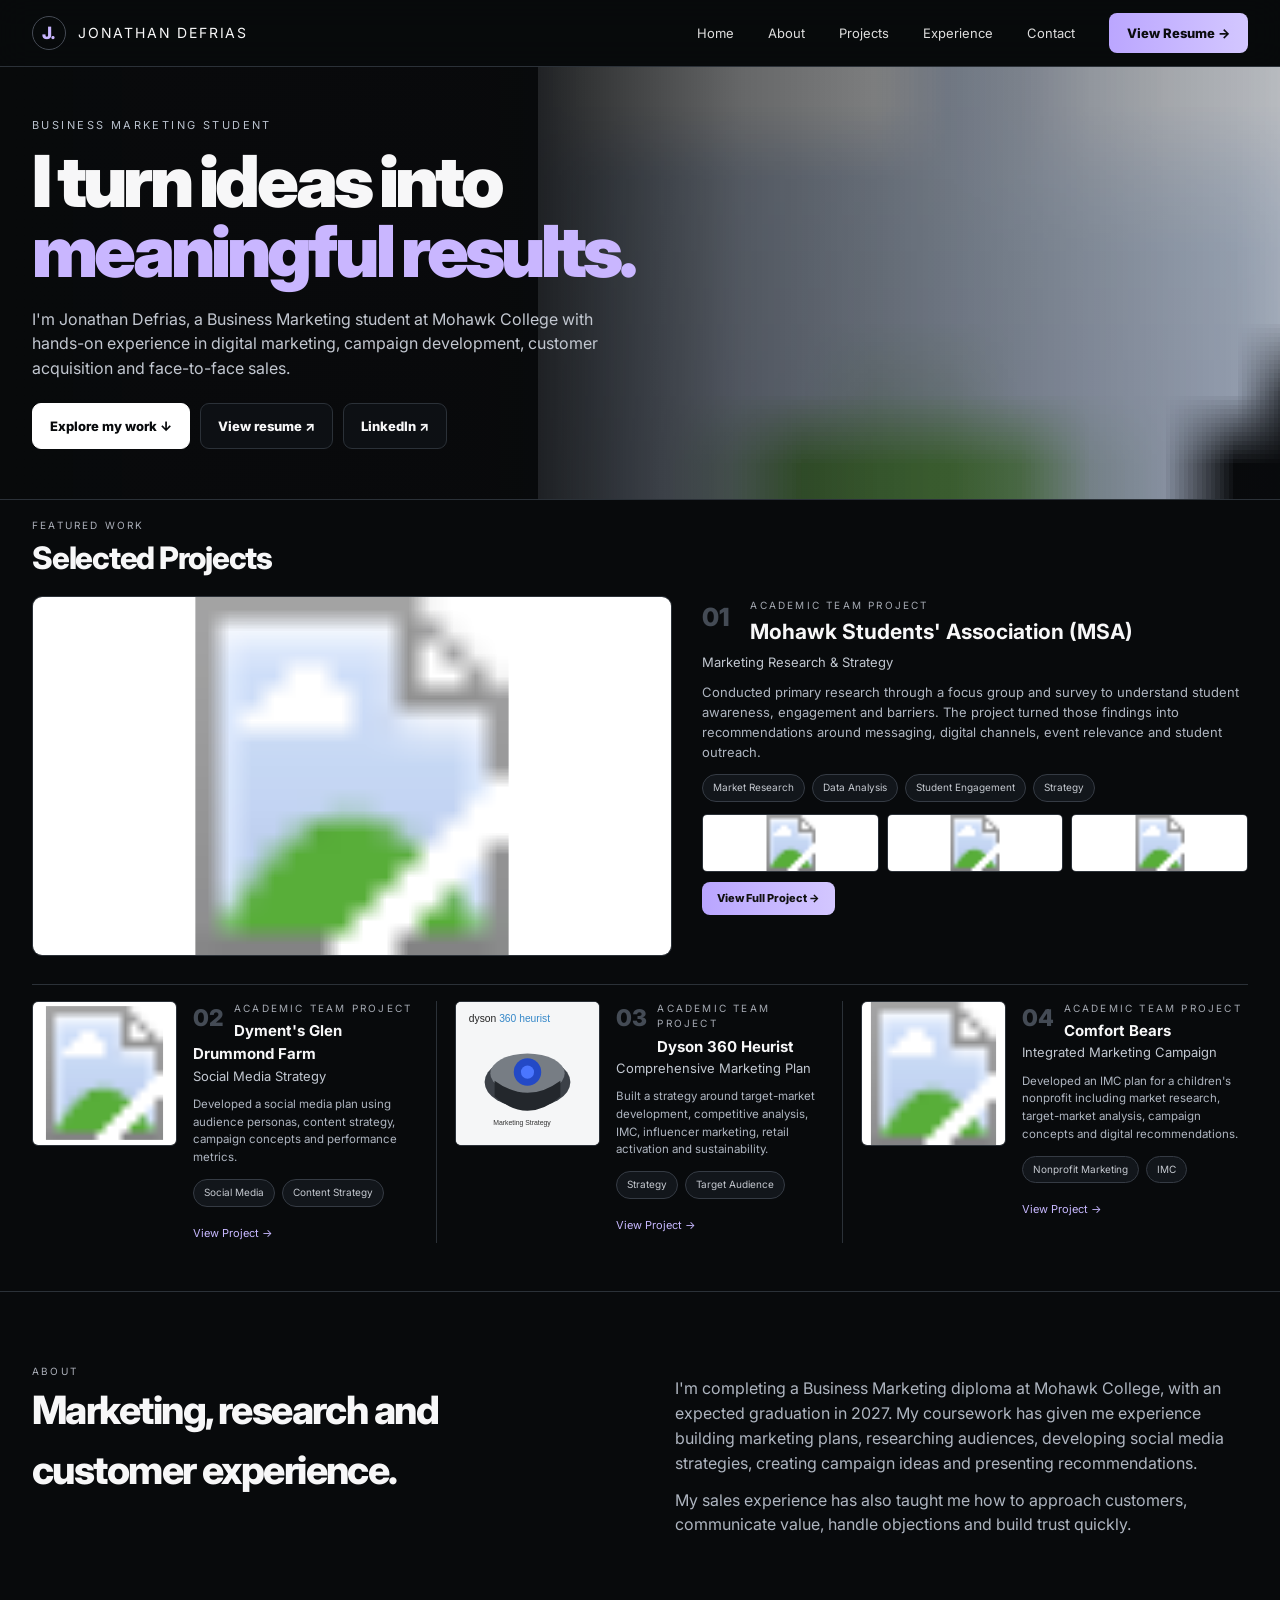
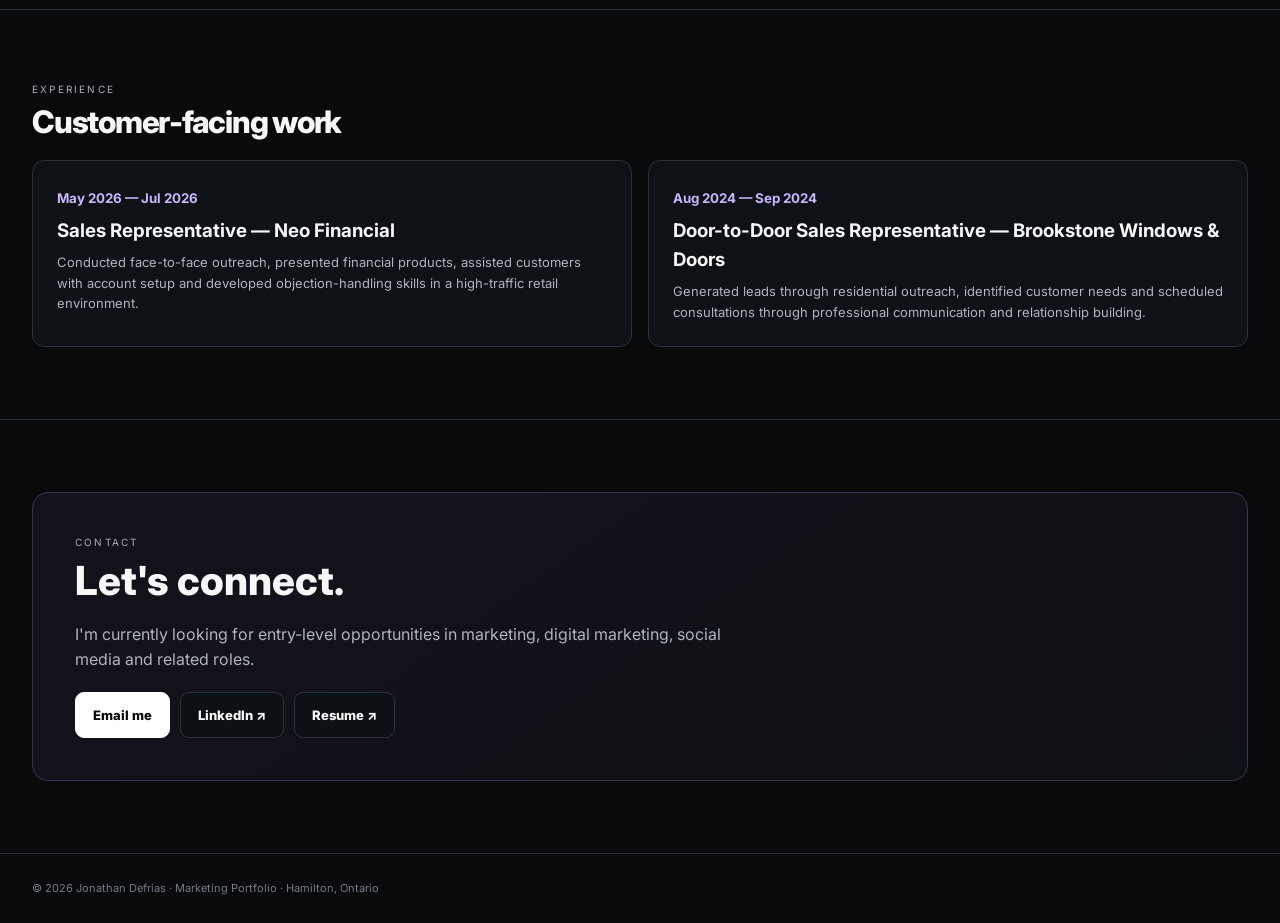
==== commit c3fc65c1: "Fix cached project images and sizing" ====
--- a/index.html
+++ b/index.html
@@ -1 +1 @@
-<!DOCTYPE html><html lang="en"><head><meta charset="UTF-8"><meta name="viewport" content="width=device-width, initial-scale=1.0"><title>Jonathan Defrias | Marketing Portfolio</title><meta name="description" content="Jonathan Defrias — Business Marketing student at Mohawk College. Portfolio featuring marketing research, social media strategy, campaign planning, digital marketing and sales experience."><style>@import url("https://fonts.googleapis.com/css2?family=Inter:wght@400;500;600;700;800;900&display=swap");:root{--bg:#080a0c; --surface:#0e1115; --surface2:#12161b; --text:#f7f7f8;--muted:#adb3bd; --line:#2b3138; --accent:#c9b6ff; --accent2:#aa91f5;--max:1440px;}*{box-sizing:border-box;margin:0;padding:0}html{scroll-behavior:smooth}body{font-family:Inter,ui-sans-serif,system-ui,-apple-system,BlinkMacSystemFont,"Segoe UI",sans-serif;background:var(--bg);color:var(--text);line-height:1.55}a{color:inherit;text-decoration:none}img{display:block;max-width:100%}.container{width:min(var(--max),calc(100% - 64px));margin:auto}nav{position:sticky;top:0;z-index:50;background:rgba(8,10,12,.9);backdrop-filter:blur(16px);border-bottom:1px solid var(--line)}.nav{height:66px;display:flex;align-items:center;justify-content:space-between}.brand{display:flex;align-items:center;gap:12px}.monogram{display:grid;place-items:center;width:34px;height:34px;border:1px solid #454b55;border-radius:50%;font-size:17px;font-weight:850;letter-spacing:-.04em;color:var(--accent)}.name{font-size:14px;letter-spacing:.13em}.navlinks{display:flex;gap:34px;align-items:center;font-size:13px;color:#ddd}.navlinks a:hover{color:#fff}.resume-top{background:linear-gradient(90deg,#bba6ff,#d3c7ff);color:#0b0c0f;padding:10px 18px;border-radius:8px;font-weight:800}.hero{position:relative;overflow:hidden;border-bottom:1px solid var(--line)}.hero:before{content:"";position:absolute;inset:0;background:linear-gradient(90deg,rgba(8,10,12,1) 0%,rgba(8,10,12,.96) 38%,rgba(8,10,12,.62) 58%,rgba(8,10,12,.25) 100%),url("assets/hero-workspace.svg") right center/58% 100% no-repeat;filter:saturate(.75)}.hero-inner{position:relative;z-index:2;min-height:390px;display:flex;align-items:center;padding:50px 0}.hero-copy{width:min(630px,100%)}.eyebrow{text-transform:uppercase;letter-spacing:.22em;font-size:11px;color:#b8c0cc;margin-bottom:12px}h1{font-weight:900;font-size:clamp(48px,5.6vw,78px);letter-spacing:-.055em;line-height:.98;max-width:720px}h1 span{color:var(--accent)}.hero p{max-width:600px;color:#c2c7d0;font-size:16px;margin:20px 0 22px}.buttons{display:flex;gap:10px;flex-wrap:wrap}.btn{padding:12px 17px;border-radius:9px;font-size:13px;font-weight:800;border:1px solid var(--line);background:#0d1014}.btn.primary{background:#fff;color:#080a0c;border-color:#fff}.btn:hover{transform:translateY(-1px)}.work{padding:18px 0 48px}.section-row{display:flex;align-items:end;justify-content:space-between;margin-bottom:14px}.kicker{text-transform:uppercase;letter-spacing:.22em;font-size:10px;color:#aaaeb8}.section-row h2{font-weight:800;font-size:31px;letter-spacing:-.04em}.view-all{font-size:13px;color:var(--accent)}.feature{display:grid;grid-template-columns:1.08fr .92fr;gap:30px;padding-bottom:28px;border-bottom:1px solid var(--line)}.feature-image{border:1px solid var(--line);border-radius:10px;overflow:hidden;background:white;min-height:290px}.feature-image img{width:100%;height:100%;object-fit:cover}.feature-copy{padding-top:2px}.project-no{font-size:25px;color:#444b55;font-weight:850;margin-right:20px;float:left}.project-type{font-size:10px;text-transform:uppercase;letter-spacing:.22em;color:#a4a9b2;margin-bottom:3px}.feature h3{font-size:21px;margin-bottom:3px}.sub{color:#c1c7d0;font-size:13px;margin-bottom:10px}.feature p{color:#aeb5c0;font-size:13px;max-width:650px}.tags{display:flex;flex-wrap:wrap;gap:7px;margin:12px 0}.tag{border:1px solid #353b44;border-radius:999px;padding:5px 10px;font-size:10px;color:#c4c8cf;background:#12161b}.thumbs{display:grid;grid-template-columns:repeat(3,1fr);gap:8px;margin:10px 0}.thumb{height:58px;border:1px solid var(--line);border-radius:5px;overflow:hidden;background:white}.thumb img{width:100%;height:100%;object-fit:cover}.project-btn{display:inline-block;background:linear-gradient(90deg,#b9a5ff,#d3c7ff);color:#111;padding:8px 15px;border-radius:8px;font-weight:800;font-size:11px}.projects-grid{display:grid;grid-template-columns:repeat(3,1fr);gap:0;margin-top:16px}.mini-project{display:grid;grid-template-columns:145px 1fr;gap:16px;padding:0 18px;border-right:1px solid var(--line)}.mini-project:first-child{padding-left:0}.mini-project:last-child{border-right:0;padding-right:0}.mini-img{height:145px;border-radius:6px;overflow:hidden;background:white;border:1px solid var(--line)}.mini-img img{width:100%;height:100%;object-fit:cover}.mini-copy .num{font-size:23px;color:#444b55;font-weight:850;float:left;margin-right:10px}.mini-copy h3{font-size:15px}.mini-copy p{color:#aeb5c0;font-size:11.5px;margin:7px 0}.link{font-size:11px;color:#c7b8ff}.about{padding:72px 0;border-top:1px solid var(--line)}.about-grid{display:grid;grid-template-columns:1fr 1fr;gap:70px}.about h2{font-weight:800;font-size:39px;letter-spacing:-.04em}.about p{color:#aeb5c0;margin-top:12px}.experience{padding:72px 0;border-top:1px solid var(--line)}.jobs{display:grid;grid-template-columns:1fr 1fr;gap:16px}.job{padding:24px;border:1px solid var(--line);border-radius:12px;background:var(--surface)}.job small{color:var(--accent);font-weight:700}.job h3{margin:7px 0}.job p{font-size:13px;color:#aeb5c0}.contact{padding:72px 0;border-top:1px solid var(--line)}.contact-box{padding:42px;border:1px solid #3a334d;border-radius:16px;background:linear-gradient(145deg,#15111c,#0e1115)}.contact-box h2{font-weight:800;font-size:40px}.contact-box p{color:#aeb5c0;max-width:650px;margin:10px 0 20px}footer{padding:26px 0;border-top:1px solid var(--line);font-size:11px;color:#747b85}@media(max-width:980px){.container{width:min(var(--max),calc(100% - 30px))}.navlinks a:not(.resume-top){display:none}.hero:before{background:linear-gradient(90deg,rgba(8,10,12,.96),rgba(8,10,12,.80)),url("assets/hero-workspace.svg") center/cover no-repeat}.hero-inner{min-height:500px}.feature{grid-template-columns:1fr}.projects-grid{grid-template-columns:1fr}.mini-project{padding:20px 0;border-right:0;border-bottom:1px solid var(--line)}.about-grid,.jobs{grid-template-columns:1fr}}@media(max-width:600px){.name{display:none}.hero-inner{padding:50px 0}.feature-image{min-height:210px}.mini-project{grid-template-columns:110px 1fr}.mini-img{height:110px}}</style></head><body><nav><div class="container nav"><a class="brand" href="#"><span class="monogram">J.</span><span class="name">JONATHAN DEFRIAS</span></a><div class="navlinks"><a href="#">Home</a><a href="#about">About</a><a href="#projects">Projects</a><a href="#experience">Experience</a><a href="#contact">Contact</a><a class="resume-top" href="resume.html" target="_blank">View Resume →</a></div></div></nav><section class="hero"><div class="container hero-inner"><div class="hero-copy"><div class="eyebrow">Business Marketing Student</div><h1>I turn ideas into <span>meaningful results.</span></h1><p>I'm Jonathan Defrias, a Business Marketing student at Mohawk College with hands-on experience in digital marketing, campaign development, customer acquisition and face-to-face sales.</p><div class="buttons"><a class="btn primary" href="#projects">Explore my work ↓</a><a class="btn" href="resume.html" target="_blank">View resume ↗</a><a class="btn" href="https://www.linkedin.com/in/jonathan-defrias-1b1b03297/" target="_blank">LinkedIn ↗</a></div></div></div></section><section class="work" id="projects"><div class="container"><div class="section-row"><div><div class="kicker">Featured Work</div><h2>Selected Projects</h2></div></div><article class="feature"><div class="feature-image"><img src="assets/msa-consumer-insights.svg" alt="MSA consumer insights research slide"></div><div class="feature-copy"><span class="project-no">01</span><div class="project-type">Academic Team Project</div><h3>Mohawk Students' Association (MSA)</h3><div class="sub">Marketing Research & Strategy</div><p>Conducted primary research through a focus group and survey to understand student awareness, engagement and barriers. The project turned those findings into recommendations around messaging, digital channels, event relevance and student outreach.</p><div class="tags"><span class="tag">Market Research</span><span class="tag">Data Analysis</span><span class="tag">Student Engagement</span><span class="tag">Strategy</span></div><div class="thumbs"><div class="thumb"><img src="assets/msa-consumer-insights.svg" alt="MSA awareness findings"></div><div class="thumb"><img src="assets/msa-consumer-insights.svg" alt="MSA social media findings"></div><div class="thumb"><img src="assets/msa-consumer-insights.svg" alt="MSA project report"></div></div><a class="project-btn" href="projects/msa.html" target="_blank">View Full Project →</a></div></article><div class="projects-grid"><article class="mini-project"><div class="mini-img"><img src="assets/glen-campaign.svg" alt="Glen Drummond social media campaign"></div><div class="mini-copy"><span class="num">02</span><div class="project-type">Academic Team Project</div><h3>Dyment's Glen Drummond Farm</h3><div class="sub">Social Media Strategy</div><p>Developed a social media plan using audience personas, content strategy, campaign concepts and performance metrics.</p><div class="tags"><span class="tag">Social Media</span><span class="tag">Content Strategy</span></div><a class="link" href="projects/glen-drummond.html" target="_blank">View Project →</a></div></article><article class="mini-project"><div class="mini-img"><img src="assets/dyson-target.svg" alt="Dyson Heurist strategy project"></div><div class="mini-copy"><span class="num">03</span><div class="project-type">Academic Team Project</div><h3>Dyson 360 Heurist</h3><div class="sub">Comprehensive Marketing Plan</div><p>Built a strategy around target-market development, competitive analysis, IMC, influencer marketing, retail activation and sustainability.</p><div class="tags"><span class="tag">Strategy</span><span class="tag">Target Audience</span></div><a class="link" href="projects/dyson.html" target="_blank">View Project →</a></div></article><article class="mini-project"><div class="mini-img"><img src="assets/comfort-cover.svg" alt="Comfort Bears marketing project"></div><div class="mini-copy"><span class="num">04</span><div class="project-type">Academic Team Project</div><h3>Comfort Bears</h3><div class="sub">Integrated Marketing Campaign</div><p>Developed an IMC plan for a children's nonprofit including market research, target-market analysis, campaign concepts and digital recommendations.</p><div class="tags"><span class="tag">Nonprofit Marketing</span><span class="tag">IMC</span></div><a class="link" href="projects/comfort-bears.html" target="_blank">View Project →</a></div></article></div></div></section><section class="about" id="about"><div class="container about-grid"><div><div class="kicker">About</div><h2>Marketing, research and customer experience.</h2></div><div><p>I'm completing a Business Marketing diploma at Mohawk College, with an expected graduation in 2027. My coursework has given me experience building marketing plans, researching audiences, developing social media strategies, creating campaign ideas and presenting recommendations.</p><p>My sales experience has also taught me how to approach customers, communicate value, handle objections and build trust quickly.</p></div></div></section><section class="experience" id="experience"><div class="container"><div class="section-row"><div><div class="kicker">Experience</div><h2>Customer-facing work</h2></div></div><div class="jobs"><div class="job"><small>May 2026 — Jul 2026</small><h3>Sales Representative — Neo Financial</h3><p>Conducted face-to-face outreach, presented financial products, assisted customers with account setup and developed objection-handling skills in a high-traffic retail environment.</p></div><div class="job"><small>Aug 2024 — Sep 2024</small><h3>Door-to-Door Sales Representative — Brookstone Windows & Doors</h3><p>Generated leads through residential outreach, identified customer needs and scheduled consultations through professional communication and relationship building.</p></div></div></div></section><section class="contact" id="contact"><div class="container"><div class="contact-box"><div class="kicker">Contact</div><h2>Let's connect.</h2><p>I'm currently looking for entry-level opportunities in marketing, digital marketing, social media and related roles.</p><div class="buttons"><a class="btn primary" href="mailto:Jonathandefrias2003@gmail.com">Email me</a><a class="btn" href="https://www.linkedin.com/in/jonathan-defrias-1b1b03297/" target="_blank">LinkedIn ↗</a><a class="btn" href="resume.html" target="_blank">Resume ↗</a></div></div></div></section><footer><div class="container">© 2026 Jonathan Defrias · Marketing Portfolio · Hamilton, Ontario</div></footer></body></html>+<!DOCTYPE html><html lang="en"><head><meta charset="UTF-8"><meta name="viewport" content="width=device-width, initial-scale=1.0"><title>Jonathan Defrias | Marketing Portfolio</title><meta name="description" content="Jonathan Defrias — Business Marketing student at Mohawk College. Portfolio featuring marketing research, social media strategy, campaign planning, digital marketing and sales experience."><style>@import url("https://fonts.googleapis.com/css2?family=Inter:wght@400;500;600;700;800;900&display=swap");:root{--bg:#080a0c; --surface:#0e1115; --surface2:#12161b; --text:#f7f7f8;--muted:#adb3bd; --line:#2b3138; --accent:#c9b6ff; --accent2:#aa91f5;--max:1440px;}*{box-sizing:border-box;margin:0;padding:0}html{scroll-behavior:smooth}body{font-family:Inter,ui-sans-serif,system-ui,-apple-system,BlinkMacSystemFont,"Segoe UI",sans-serif;background:var(--bg);color:var(--text);line-height:1.55}a{color:inherit;text-decoration:none}img{display:block;max-width:100%}.container{width:min(var(--max),calc(100% - 64px));margin:auto}nav{position:sticky;top:0;z-index:50;background:rgba(8,10,12,.9);backdrop-filter:blur(16px);border-bottom:1px solid var(--line)}.nav{height:66px;display:flex;align-items:center;justify-content:space-between}.brand{display:flex;align-items:center;gap:12px}.monogram{display:grid;place-items:center;width:34px;height:34px;border:1px solid #454b55;border-radius:50%;font-size:17px;font-weight:850;letter-spacing:-.04em;color:var(--accent)}.name{font-size:14px;letter-spacing:.13em}.navlinks{display:flex;gap:34px;align-items:center;font-size:13px;color:#ddd}.navlinks a:hover{color:#fff}.resume-top{background:linear-gradient(90deg,#bba6ff,#d3c7ff);color:#0b0c0f;padding:10px 18px;border-radius:8px;font-weight:800}.hero{position:relative;overflow:hidden;border-bottom:1px solid var(--line)}.hero:before{content:"";position:absolute;inset:0;background:linear-gradient(90deg,rgba(8,10,12,1) 0%,rgba(8,10,12,.96) 38%,rgba(8,10,12,.62) 58%,rgba(8,10,12,.25) 100%),url("assets/hero-workspace.svg") right center/58% 100% no-repeat;filter:saturate(.75)}.hero-inner{position:relative;z-index:2;min-height:390px;display:flex;align-items:center;padding:50px 0}.hero-copy{width:min(630px,100%)}.eyebrow{text-transform:uppercase;letter-spacing:.22em;font-size:11px;color:#b8c0cc;margin-bottom:12px}h1{font-weight:900;font-size:clamp(48px,5.6vw,78px);letter-spacing:-.055em;line-height:.98;max-width:720px}h1 span{color:var(--accent)}.hero p{max-width:600px;color:#c2c7d0;font-size:16px;margin:20px 0 22px}.buttons{display:flex;gap:10px;flex-wrap:wrap}.btn{padding:12px 17px;border-radius:9px;font-size:13px;font-weight:800;border:1px solid var(--line);background:#0d1014}.btn.primary{background:#fff;color:#080a0c;border-color:#fff}.btn:hover{transform:translateY(-1px)}.work{padding:18px 0 48px}.section-row{display:flex;align-items:end;justify-content:space-between;margin-bottom:14px}.kicker{text-transform:uppercase;letter-spacing:.22em;font-size:10px;color:#aaaeb8}.section-row h2{font-weight:800;font-size:31px;letter-spacing:-.04em}.view-all{font-size:13px;color:var(--accent)}.feature{display:grid;grid-template-columns:1.08fr .92fr;gap:30px;padding-bottom:28px;border-bottom:1px solid var(--line)}.feature-image{border:1px solid var(--line);border-radius:10px;overflow:hidden;background:white;height:360px}.feature-image img{width:100%;height:100%;object-fit:contain;background:#fff}.feature-copy{padding-top:2px}.project-no{font-size:25px;color:#444b55;font-weight:850;margin-right:20px;float:left}.project-type{font-size:10px;text-transform:uppercase;letter-spacing:.22em;color:#a4a9b2;margin-bottom:3px}.feature h3{font-size:21px;margin-bottom:3px}.sub{color:#c1c7d0;font-size:13px;margin-bottom:10px}.feature p{color:#aeb5c0;font-size:13px;max-width:650px}.tags{display:flex;flex-wrap:wrap;gap:7px;margin:12px 0}.tag{border:1px solid #353b44;border-radius:999px;padding:5px 10px;font-size:10px;color:#c4c8cf;background:#12161b}.thumbs{display:grid;grid-template-columns:repeat(3,1fr);gap:8px;margin:10px 0}.thumb{height:58px;border:1px solid var(--line);border-radius:5px;overflow:hidden;background:white}.thumb img{width:100%;height:100%;object-fit:contain;background:#fff}.project-btn{display:inline-block;background:linear-gradient(90deg,#b9a5ff,#d3c7ff);color:#111;padding:8px 15px;border-radius:8px;font-weight:800;font-size:11px}.projects-grid{display:grid;grid-template-columns:repeat(3,1fr);gap:0;margin-top:16px}.mini-project{display:grid;grid-template-columns:145px 1fr;gap:16px;padding:0 18px;border-right:1px solid var(--line)}.mini-project:first-child{padding-left:0}.mini-project:last-child{border-right:0;padding-right:0}.mini-img{height:145px;border-radius:6px;overflow:hidden;background:white;border:1px solid var(--line)}.mini-img img{width:100%;height:100%;object-fit:contain;background:#fff}.mini-copy .num{font-size:23px;color:#444b55;font-weight:850;float:left;margin-right:10px}.mini-copy h3{font-size:15px}.mini-copy p{color:#aeb5c0;font-size:11.5px;margin:7px 0}.link{font-size:11px;color:#c7b8ff}.about{padding:72px 0;border-top:1px solid var(--line)}.about-grid{display:grid;grid-template-columns:1fr 1fr;gap:70px}.about h2{font-weight:800;font-size:39px;letter-spacing:-.04em}.about p{color:#aeb5c0;margin-top:12px}.experience{padding:72px 0;border-top:1px solid var(--line)}.jobs{display:grid;grid-template-columns:1fr 1fr;gap:16px}.job{padding:24px;border:1px solid var(--line);border-radius:12px;background:var(--surface)}.job small{color:var(--accent);font-weight:700}.job h3{margin:7px 0}.job p{font-size:13px;color:#aeb5c0}.contact{padding:72px 0;border-top:1px solid var(--line)}.contact-box{padding:42px;border:1px solid #3a334d;border-radius:16px;background:linear-gradient(145deg,#15111c,#0e1115)}.contact-box h2{font-weight:800;font-size:40px}.contact-box p{color:#aeb5c0;max-width:650px;margin:10px 0 20px}footer{padding:26px 0;border-top:1px solid var(--line);font-size:11px;color:#747b85}@media(max-width:980px){.container{width:min(var(--max),calc(100% - 30px))}.navlinks a:not(.resume-top){display:none}.hero:before{background:linear-gradient(90deg,rgba(8,10,12,.96),rgba(8,10,12,.80)),url("assets/hero-workspace.svg") center/cover no-repeat}.hero-inner{min-height:500px}.feature{grid-template-columns:1fr}.projects-grid{grid-template-columns:1fr}.mini-project{padding:20px 0;border-right:0;border-bottom:1px solid var(--line)}.about-grid,.jobs{grid-template-columns:1fr}}@media(max-width:600px){.name{display:none}.hero-inner{padding:50px 0}.feature-image{min-height:210px}.mini-project{grid-template-columns:110px 1fr}.mini-img{height:110px}}</style></head><body><nav><div class="container nav"><a class="brand" href="#"><span class="monogram">J.</span><span class="name">JONATHAN DEFRIAS</span></a><div class="navlinks"><a href="#">Home</a><a href="#about">About</a><a href="#projects">Projects</a><a href="#experience">Experience</a><a href="#contact">Contact</a><a class="resume-top" href="resume.html" target="_blank">View Resume →</a></div></div></nav><section class="hero"><div class="container hero-inner"><div class="hero-copy"><div class="eyebrow">Business Marketing Student</div><h1>I turn ideas into <span>meaningful results.</span></h1><p>I'm Jonathan Defrias, a Business Marketing student at Mohawk College with hands-on experience in digital marketing, campaign development, customer acquisition and face-to-face sales.</p><div class="buttons"><a class="btn primary" href="#projects">Explore my work ↓</a><a class="btn" href="resume.html" target="_blank">View resume ↗</a><a class="btn" href="https://www.linkedin.com/in/jonathan-defrias-1b1b03297/" target="_blank">LinkedIn ↗</a></div></div></div></section><section class="work" id="projects"><div class="container"><div class="section-row"><div><div class="kicker">Featured Work</div><h2>Selected Projects</h2></div></div><article class="feature"><div class="feature-image"><img src="assets/msa-consumer-insights.svg?v=20260910b" alt="MSA consumer insights research slide"></div><div class="feature-copy"><span class="project-no">01</span><div class="project-type">Academic Team Project</div><h3>Mohawk Students' Association (MSA)</h3><div class="sub">Marketing Research & Strategy</div><p>Conducted primary research through a focus group and survey to understand student awareness, engagement and barriers. The project turned those findings into recommendations around messaging, digital channels, event relevance and student outreach.</p><div class="tags"><span class="tag">Market Research</span><span class="tag">Data Analysis</span><span class="tag">Student Engagement</span><span class="tag">Strategy</span></div><div class="thumbs"><div class="thumb"><img src="assets/msa-consumer-insights.svg?v=20260910b" alt="MSA awareness findings"></div><div class="thumb"><img src="assets/msa-consumer-insights.svg?v=20260910b" alt="MSA social media findings"></div><div class="thumb"><img src="assets/msa-consumer-insights.svg?v=20260910b" alt="MSA project report"></div></div><a class="project-btn" href="projects/msa.html" target="_blank">View Full Project →</a></div></article><div class="projects-grid"><article class="mini-project"><div class="mini-img"><img src="assets/glen-campaign.svg?v=20260910b" alt="Glen Drummond social media campaign"></div><div class="mini-copy"><span class="num">02</span><div class="project-type">Academic Team Project</div><h3>Dyment's Glen Drummond Farm</h3><div class="sub">Social Media Strategy</div><p>Developed a social media plan using audience personas, content strategy, campaign concepts and performance metrics.</p><div class="tags"><span class="tag">Social Media</span><span class="tag">Content Strategy</span></div><a class="link" href="projects/glen-drummond.html" target="_blank">View Project →</a></div></article><article class="mini-project"><div class="mini-img"><img src="assets/dyson-target.svg?v=20260910b" alt="Dyson Heurist strategy project"></div><div class="mini-copy"><span class="num">03</span><div class="project-type">Academic Team Project</div><h3>Dyson 360 Heurist</h3><div class="sub">Comprehensive Marketing Plan</div><p>Built a strategy around target-market development, competitive analysis, IMC, influencer marketing, retail activation and sustainability.</p><div class="tags"><span class="tag">Strategy</span><span class="tag">Target Audience</span></div><a class="link" href="projects/dyson.html" target="_blank">View Project →</a></div></article><article class="mini-project"><div class="mini-img"><img src="assets/comfort-cover.svg?v=20260910b" alt="Comfort Bears marketing project"></div><div class="mini-copy"><span class="num">04</span><div class="project-type">Academic Team Project</div><h3>Comfort Bears</h3><div class="sub">Integrated Marketing Campaign</div><p>Developed an IMC plan for a children's nonprofit including market research, target-market analysis, campaign concepts and digital recommendations.</p><div class="tags"><span class="tag">Nonprofit Marketing</span><span class="tag">IMC</span></div><a class="link" href="projects/comfort-bears.html" target="_blank">View Project →</a></div></article></div></div></section><section class="about" id="about"><div class="container about-grid"><div><div class="kicker">About</div><h2>Marketing, research and customer experience.</h2></div><div><p>I'm completing a Business Marketing diploma at Mohawk College, with an expected graduation in 2027. My coursework has given me experience building marketing plans, researching audiences, developing social media strategies, creating campaign ideas and presenting recommendations.</p><p>My sales experience has also taught me how to approach customers, communicate value, handle objections and build trust quickly.</p></div></div></section><section class="experience" id="experience"><div class="container"><div class="section-row"><div><div class="kicker">Experience</div><h2>Customer-facing work</h2></div></div><div class="jobs"><div class="job"><small>May 2026 — Jul 2026</small><h3>Sales Representative — Neo Financial</h3><p>Conducted face-to-face outreach, presented financial products, assisted customers with account setup and developed objection-handling skills in a high-traffic retail environment.</p></div><div class="job"><small>Aug 2024 — Sep 2024</small><h3>Door-to-Door Sales Representative — Brookstone Windows & Doors</h3><p>Generated leads through residential outreach, identified customer needs and scheduled consultations through professional communication and relationship building.</p></div></div></div></section><section class="contact" id="contact"><div class="container"><div class="contact-box"><div class="kicker">Contact</div><h2>Let's connect.</h2><p>I'm currently looking for entry-level opportunities in marketing, digital marketing, social media and related roles.</p><div class="buttons"><a class="btn primary" href="mailto:Jonathandefrias2003@gmail.com">Email me</a><a class="btn" href="https://www.linkedin.com/in/jonathan-defrias-1b1b03297/" target="_blank">LinkedIn ↗</a><a class="btn" href="resume.html" target="_blank">Resume ↗</a></div></div></div></section><footer><div class="container">© 2026 Jonathan Defrias · Marketing Portfolio · Hamilton, Ontario</div></footer></body></html>
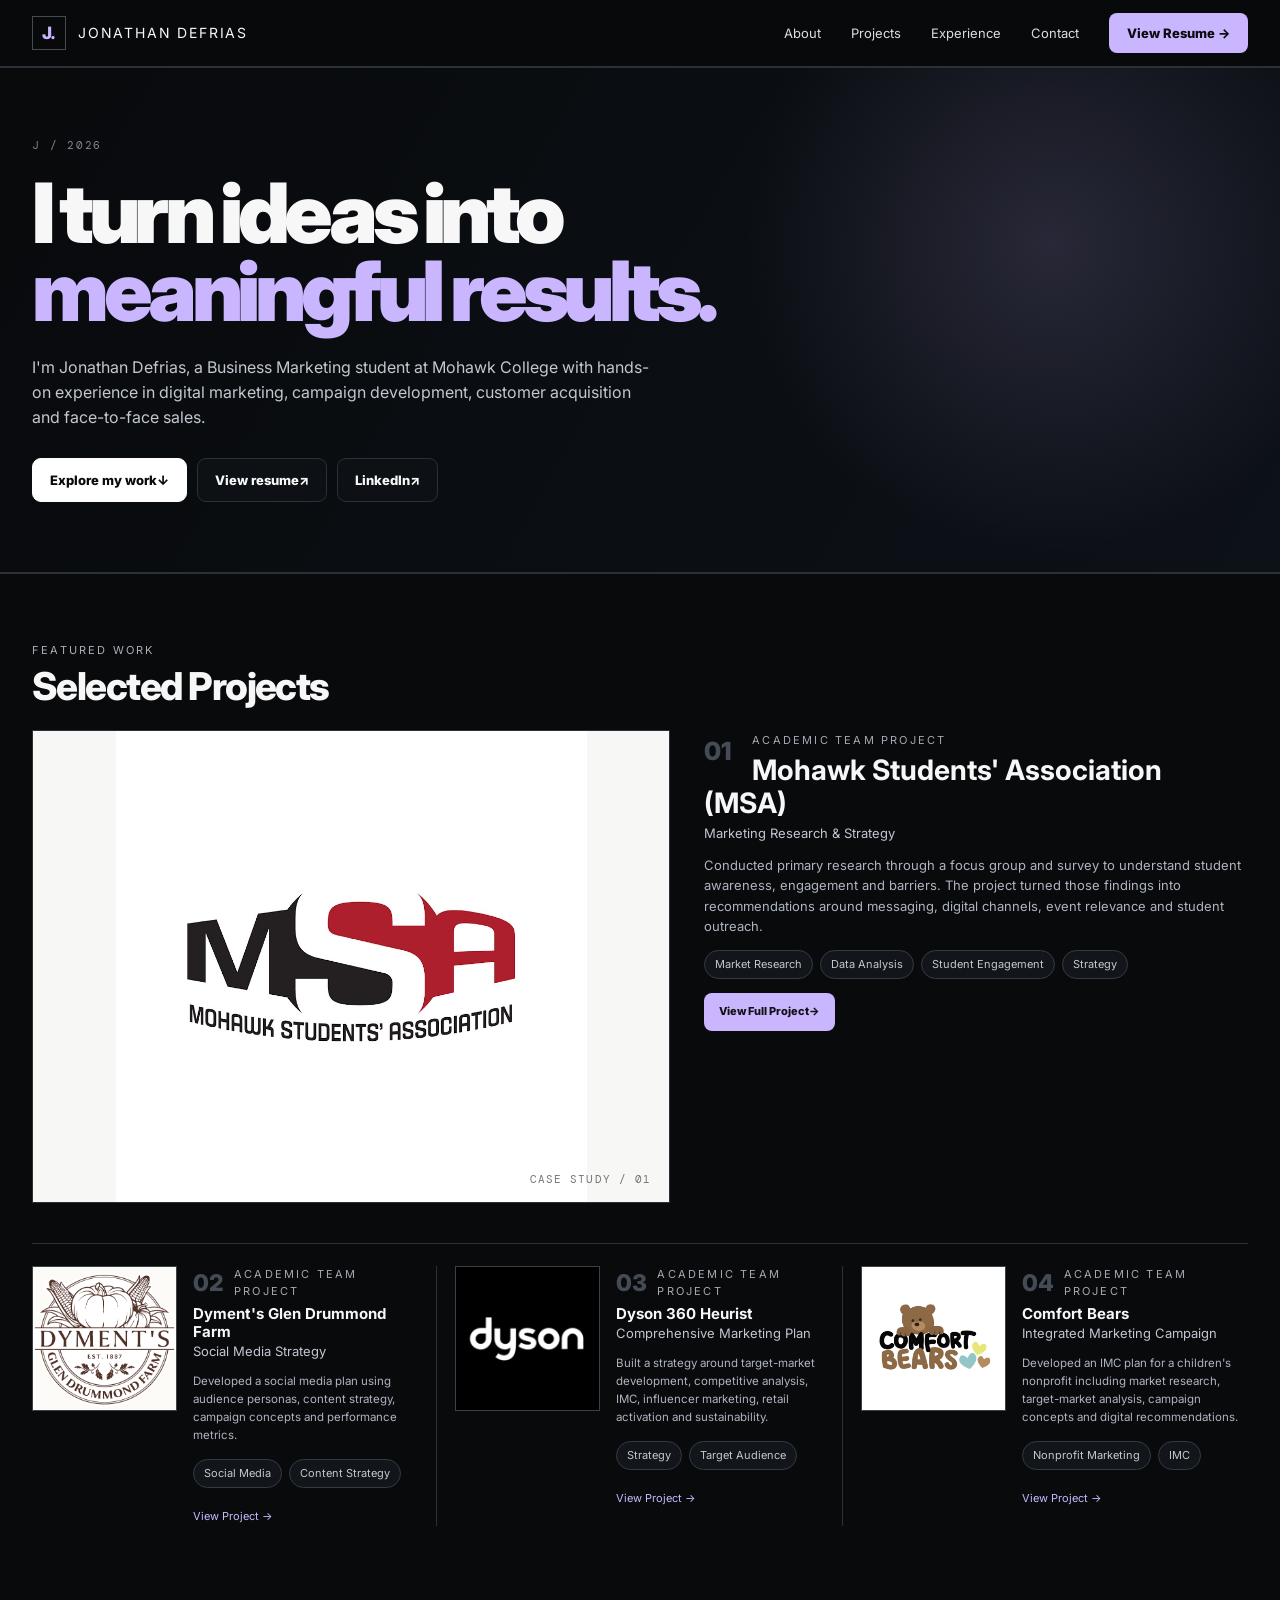
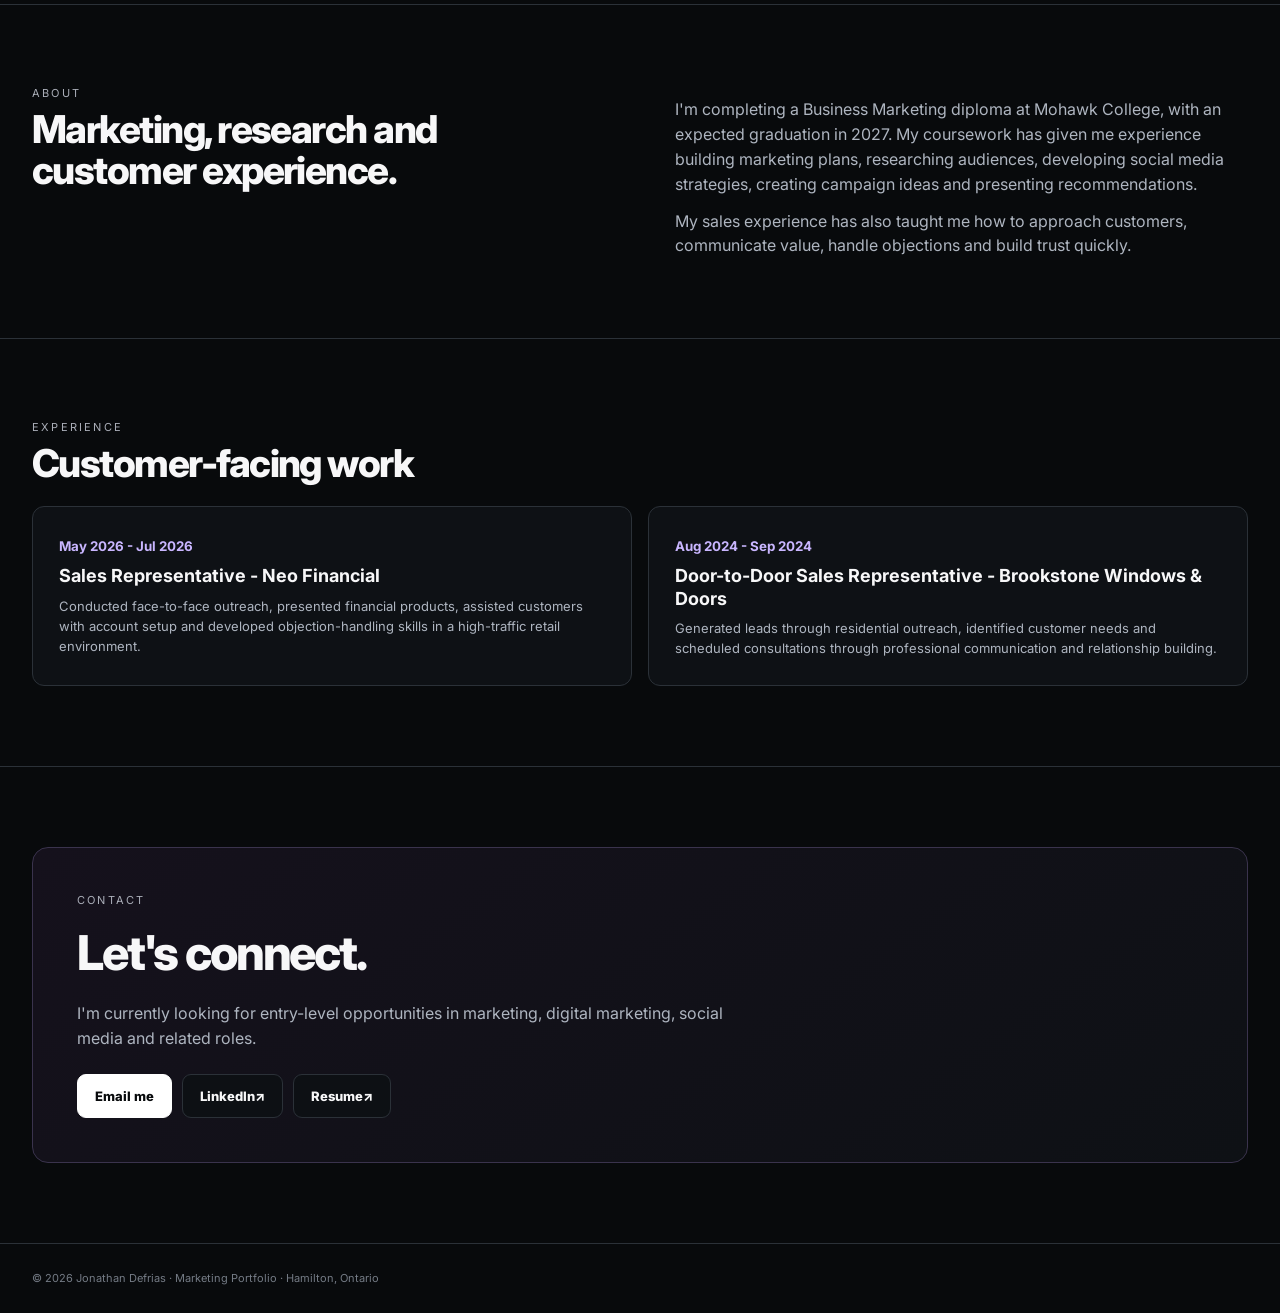
==== commit 10371980: "Update portfolio case study visuals" ====
--- a/index.html
+++ b/index.html
@@ -1 +1,49 @@
-<!DOCTYPE html><html lang="en"><head><meta charset="UTF-8"><meta name="viewport" content="width=device-width, initial-scale=1.0"><title>Jonathan Defrias | Marketing Portfolio</title><meta name="description" content="Jonathan Defrias — Business Marketing student at Mohawk College. Portfolio featuring marketing research, social media strategy, campaign planning, digital marketing and sales experience."><style>@import url("https://fonts.googleapis.com/css2?family=Inter:wght@400;500;600;700;800;900&display=swap");:root{--bg:#080a0c; --surface:#0e1115; --surface2:#12161b; --text:#f7f7f8;--muted:#adb3bd; --line:#2b3138; --accent:#c9b6ff; --accent2:#aa91f5;--max:1440px;}*{box-sizing:border-box;margin:0;padding:0}html{scroll-behavior:smooth}body{font-family:Inter,ui-sans-serif,system-ui,-apple-system,BlinkMacSystemFont,"Segoe UI",sans-serif;background:var(--bg);color:var(--text);line-height:1.55}a{color:inherit;text-decoration:none}img{display:block;max-width:100%}.container{width:min(var(--max),calc(100% - 64px));margin:auto}nav{position:sticky;top:0;z-index:50;background:rgba(8,10,12,.9);backdrop-filter:blur(16px);border-bottom:1px solid var(--line)}.nav{height:66px;display:flex;align-items:center;justify-content:space-between}.brand{display:flex;align-items:center;gap:12px}.monogram{display:grid;place-items:center;width:34px;height:34px;border:1px solid #454b55;border-radius:50%;font-size:17px;font-weight:850;letter-spacing:-.04em;color:var(--accent)}.name{font-size:14px;letter-spacing:.13em}.navlinks{display:flex;gap:34px;align-items:center;font-size:13px;color:#ddd}.navlinks a:hover{color:#fff}.resume-top{background:linear-gradient(90deg,#bba6ff,#d3c7ff);color:#0b0c0f;padding:10px 18px;border-radius:8px;font-weight:800}.hero{position:relative;overflow:hidden;border-bottom:1px solid var(--line)}.hero:before{content:"";position:absolute;inset:0;background:linear-gradient(90deg,rgba(8,10,12,1) 0%,rgba(8,10,12,.96) 38%,rgba(8,10,12,.62) 58%,rgba(8,10,12,.25) 100%),url("assets/hero-workspace.svg") right center/58% 100% no-repeat;filter:saturate(.75)}.hero-inner{position:relative;z-index:2;min-height:390px;display:flex;align-items:center;padding:50px 0}.hero-copy{width:min(630px,100%)}.eyebrow{text-transform:uppercase;letter-spacing:.22em;font-size:11px;color:#b8c0cc;margin-bottom:12px}h1{font-weight:900;font-size:clamp(48px,5.6vw,78px);letter-spacing:-.055em;line-height:.98;max-width:720px}h1 span{color:var(--accent)}.hero p{max-width:600px;color:#c2c7d0;font-size:16px;margin:20px 0 22px}.buttons{display:flex;gap:10px;flex-wrap:wrap}.btn{padding:12px 17px;border-radius:9px;font-size:13px;font-weight:800;border:1px solid var(--line);background:#0d1014}.btn.primary{background:#fff;color:#080a0c;border-color:#fff}.btn:hover{transform:translateY(-1px)}.work{padding:18px 0 48px}.section-row{display:flex;align-items:end;justify-content:space-between;margin-bottom:14px}.kicker{text-transform:uppercase;letter-spacing:.22em;font-size:10px;color:#aaaeb8}.section-row h2{font-weight:800;font-size:31px;letter-spacing:-.04em}.view-all{font-size:13px;color:var(--accent)}.feature{display:grid;grid-template-columns:1.08fr .92fr;gap:30px;padding-bottom:28px;border-bottom:1px solid var(--line)}.feature-image{border:1px solid var(--line);border-radius:10px;overflow:hidden;background:white;height:360px}.feature-image img{width:100%;height:100%;object-fit:contain;background:#fff}.feature-copy{padding-top:2px}.project-no{font-size:25px;color:#444b55;font-weight:850;margin-right:20px;float:left}.project-type{font-size:10px;text-transform:uppercase;letter-spacing:.22em;color:#a4a9b2;margin-bottom:3px}.feature h3{font-size:21px;margin-bottom:3px}.sub{color:#c1c7d0;font-size:13px;margin-bottom:10px}.feature p{color:#aeb5c0;font-size:13px;max-width:650px}.tags{display:flex;flex-wrap:wrap;gap:7px;margin:12px 0}.tag{border:1px solid #353b44;border-radius:999px;padding:5px 10px;font-size:10px;color:#c4c8cf;background:#12161b}.thumbs{display:grid;grid-template-columns:repeat(3,1fr);gap:8px;margin:10px 0}.thumb{height:58px;border:1px solid var(--line);border-radius:5px;overflow:hidden;background:white}.thumb img{width:100%;height:100%;object-fit:contain;background:#fff}.project-btn{display:inline-block;background:linear-gradient(90deg,#b9a5ff,#d3c7ff);color:#111;padding:8px 15px;border-radius:8px;font-weight:800;font-size:11px}.projects-grid{display:grid;grid-template-columns:repeat(3,1fr);gap:0;margin-top:16px}.mini-project{display:grid;grid-template-columns:145px 1fr;gap:16px;padding:0 18px;border-right:1px solid var(--line)}.mini-project:first-child{padding-left:0}.mini-project:last-child{border-right:0;padding-right:0}.mini-img{height:145px;border-radius:6px;overflow:hidden;background:white;border:1px solid var(--line)}.mini-img img{width:100%;height:100%;object-fit:contain;background:#fff}.mini-copy .num{font-size:23px;color:#444b55;font-weight:850;float:left;margin-right:10px}.mini-copy h3{font-size:15px}.mini-copy p{color:#aeb5c0;font-size:11.5px;margin:7px 0}.link{font-size:11px;color:#c7b8ff}.about{padding:72px 0;border-top:1px solid var(--line)}.about-grid{display:grid;grid-template-columns:1fr 1fr;gap:70px}.about h2{font-weight:800;font-size:39px;letter-spacing:-.04em}.about p{color:#aeb5c0;margin-top:12px}.experience{padding:72px 0;border-top:1px solid var(--line)}.jobs{display:grid;grid-template-columns:1fr 1fr;gap:16px}.job{padding:24px;border:1px solid var(--line);border-radius:12px;background:var(--surface)}.job small{color:var(--accent);font-weight:700}.job h3{margin:7px 0}.job p{font-size:13px;color:#aeb5c0}.contact{padding:72px 0;border-top:1px solid var(--line)}.contact-box{padding:42px;border:1px solid #3a334d;border-radius:16px;background:linear-gradient(145deg,#15111c,#0e1115)}.contact-box h2{font-weight:800;font-size:40px}.contact-box p{color:#aeb5c0;max-width:650px;margin:10px 0 20px}footer{padding:26px 0;border-top:1px solid var(--line);font-size:11px;color:#747b85}@media(max-width:980px){.container{width:min(var(--max),calc(100% - 30px))}.navlinks a:not(.resume-top){display:none}.hero:before{background:linear-gradient(90deg,rgba(8,10,12,.96),rgba(8,10,12,.80)),url("assets/hero-workspace.svg") center/cover no-repeat}.hero-inner{min-height:500px}.feature{grid-template-columns:1fr}.projects-grid{grid-template-columns:1fr}.mini-project{padding:20px 0;border-right:0;border-bottom:1px solid var(--line)}.about-grid,.jobs{grid-template-columns:1fr}}@media(max-width:600px){.name{display:none}.hero-inner{padding:50px 0}.feature-image{min-height:210px}.mini-project{grid-template-columns:110px 1fr}.mini-img{height:110px}}</style></head><body><nav><div class="container nav"><a class="brand" href="#"><span class="monogram">J.</span><span class="name">JONATHAN DEFRIAS</span></a><div class="navlinks"><a href="#">Home</a><a href="#about">About</a><a href="#projects">Projects</a><a href="#experience">Experience</a><a href="#contact">Contact</a><a class="resume-top" href="resume.html" target="_blank">View Resume →</a></div></div></nav><section class="hero"><div class="container hero-inner"><div class="hero-copy"><div class="eyebrow">Business Marketing Student</div><h1>I turn ideas into <span>meaningful results.</span></h1><p>I'm Jonathan Defrias, a Business Marketing student at Mohawk College with hands-on experience in digital marketing, campaign development, customer acquisition and face-to-face sales.</p><div class="buttons"><a class="btn primary" href="#projects">Explore my work ↓</a><a class="btn" href="resume.html" target="_blank">View resume ↗</a><a class="btn" href="https://www.linkedin.com/in/jonathan-defrias-1b1b03297/" target="_blank">LinkedIn ↗</a></div></div></div></section><section class="work" id="projects"><div class="container"><div class="section-row"><div><div class="kicker">Featured Work</div><h2>Selected Projects</h2></div></div><article class="feature"><div class="feature-image"><img src="assets/msa-consumer-insights.svg?v=20260910b" alt="MSA consumer insights research slide"></div><div class="feature-copy"><span class="project-no">01</span><div class="project-type">Academic Team Project</div><h3>Mohawk Students' Association (MSA)</h3><div class="sub">Marketing Research & Strategy</div><p>Conducted primary research through a focus group and survey to understand student awareness, engagement and barriers. The project turned those findings into recommendations around messaging, digital channels, event relevance and student outreach.</p><div class="tags"><span class="tag">Market Research</span><span class="tag">Data Analysis</span><span class="tag">Student Engagement</span><span class="tag">Strategy</span></div><div class="thumbs"><div class="thumb"><img src="assets/msa-consumer-insights.svg?v=20260910b" alt="MSA awareness findings"></div><div class="thumb"><img src="assets/msa-consumer-insights.svg?v=20260910b" alt="MSA social media findings"></div><div class="thumb"><img src="assets/msa-consumer-insights.svg?v=20260910b" alt="MSA project report"></div></div><a class="project-btn" href="projects/msa.html" target="_blank">View Full Project →</a></div></article><div class="projects-grid"><article class="mini-project"><div class="mini-img"><img src="assets/glen-campaign.svg?v=20260910b" alt="Glen Drummond social media campaign"></div><div class="mini-copy"><span class="num">02</span><div class="project-type">Academic Team Project</div><h3>Dyment's Glen Drummond Farm</h3><div class="sub">Social Media Strategy</div><p>Developed a social media plan using audience personas, content strategy, campaign concepts and performance metrics.</p><div class="tags"><span class="tag">Social Media</span><span class="tag">Content Strategy</span></div><a class="link" href="projects/glen-drummond.html" target="_blank">View Project →</a></div></article><article class="mini-project"><div class="mini-img"><img src="assets/dyson-target.svg?v=20260910b" alt="Dyson Heurist strategy project"></div><div class="mini-copy"><span class="num">03</span><div class="project-type">Academic Team Project</div><h3>Dyson 360 Heurist</h3><div class="sub">Comprehensive Marketing Plan</div><p>Built a strategy around target-market development, competitive analysis, IMC, influencer marketing, retail activation and sustainability.</p><div class="tags"><span class="tag">Strategy</span><span class="tag">Target Audience</span></div><a class="link" href="projects/dyson.html" target="_blank">View Project →</a></div></article><article class="mini-project"><div class="mini-img"><img src="assets/comfort-cover.svg?v=20260910b" alt="Comfort Bears marketing project"></div><div class="mini-copy"><span class="num">04</span><div class="project-type">Academic Team Project</div><h3>Comfort Bears</h3><div class="sub">Integrated Marketing Campaign</div><p>Developed an IMC plan for a children's nonprofit including market research, target-market analysis, campaign concepts and digital recommendations.</p><div class="tags"><span class="tag">Nonprofit Marketing</span><span class="tag">IMC</span></div><a class="link" href="projects/comfort-bears.html" target="_blank">View Project →</a></div></article></div></div></section><section class="about" id="about"><div class="container about-grid"><div><div class="kicker">About</div><h2>Marketing, research and customer experience.</h2></div><div><p>I'm completing a Business Marketing diploma at Mohawk College, with an expected graduation in 2027. My coursework has given me experience building marketing plans, researching audiences, developing social media strategies, creating campaign ideas and presenting recommendations.</p><p>My sales experience has also taught me how to approach customers, communicate value, handle objections and build trust quickly.</p></div></div></section><section class="experience" id="experience"><div class="container"><div class="section-row"><div><div class="kicker">Experience</div><h2>Customer-facing work</h2></div></div><div class="jobs"><div class="job"><small>May 2026 — Jul 2026</small><h3>Sales Representative — Neo Financial</h3><p>Conducted face-to-face outreach, presented financial products, assisted customers with account setup and developed objection-handling skills in a high-traffic retail environment.</p></div><div class="job"><small>Aug 2024 — Sep 2024</small><h3>Door-to-Door Sales Representative — Brookstone Windows & Doors</h3><p>Generated leads through residential outreach, identified customer needs and scheduled consultations through professional communication and relationship building.</p></div></div></div></section><section class="contact" id="contact"><div class="container"><div class="contact-box"><div class="kicker">Contact</div><h2>Let's connect.</h2><p>I'm currently looking for entry-level opportunities in marketing, digital marketing, social media and related roles.</p><div class="buttons"><a class="btn primary" href="mailto:Jonathandefrias2003@gmail.com">Email me</a><a class="btn" href="https://www.linkedin.com/in/jonathan-defrias-1b1b03297/" target="_blank">LinkedIn ↗</a><a class="btn" href="resume.html" target="_blank">Resume ↗</a></div></div></div></section><footer><div class="container">© 2026 Jonathan Defrias · Marketing Portfolio · Hamilton, Ontario</div></footer></body></html>+<!doctype html>
+<html lang="en">
+<head>
+  <meta charset="UTF-8">
+  <meta name="viewport" content="width=device-width, initial-scale=1.0">
+  <title>Jonathan Defrias | Marketing Portfolio</title>
+  <meta name="description" content="Jonathan Defrias - Business Marketing student at Mohawk College. Portfolio featuring marketing research, social media strategy, campaign planning, digital marketing and sales experience.">
+  <style>
+    @import url("https://fonts.googleapis.com/css2?family=DM+Mono:wght@400;500&family=Inter:wght@400;500;600;700;800;900&display=swap");
+    :root{--bg:#080a0c;--surface:#0e1115;--surface2:#12161b;--text:#f7f7f8;--muted:#adb3bd;--line:#2b3138;--accent:#c9b6ff;--max:1440px}
+    *{box-sizing:border-box;margin:0;padding:0}
+    html{scroll-behavior:smooth;scroll-padding-top:80px}
+    body{font-family:Inter,ui-sans-serif,system-ui,-apple-system,BlinkMacSystemFont,"Segoe UI",sans-serif;background:var(--bg);color:var(--text);line-height:1.55}
+    a{color:inherit;text-decoration:none}
+    a:focus-visible{outline:2px solid var(--accent);outline-offset:4px}
+    ::selection{background:var(--accent);color:#080a0c}
+    ::-webkit-scrollbar{width:10px}::-webkit-scrollbar-track{background:var(--bg)}::-webkit-scrollbar-thumb{background:#343a43;border:3px solid var(--bg)}
+    .container{width:min(var(--max),calc(100% - 64px));margin:auto}
+    .skip-link{position:absolute;left:16px;top:-60px;background:#fff;color:#080a0c;padding:10px 14px;border-radius:6px;font-weight:800;z-index:100;transition:top .2s}.skip-link:focus{top:16px}
+    nav{position:sticky;top:0;z-index:50;background:rgba(8,10,12,.92);backdrop-filter:blur(16px);border-bottom:1px solid var(--line)}
+    .nav{height:66px;display:flex;align-items:center;justify-content:space-between}.brand{display:flex;align-items:center;gap:12px}.monogram{display:grid;place-items:center;width:34px;height:34px;border:1px solid #454b55;font-size:17px;font-weight:850;letter-spacing:-.04em;color:var(--accent)}.name{font-size:14px;letter-spacing:.13em}.navlinks{display:flex;gap:30px;align-items:center;font-size:13px;color:#ddd}.navlinks a:not(.resume-top):hover,.link:hover{color:#fff}.resume-top{background:var(--accent);color:#0b0c0f;padding:10px 18px;border-radius:8px;font-weight:800;transition:background .2s,transform .2s}.resume-top:hover{background:#ddd2ff;transform:translateY(-1px)}
+    .hero{position:relative;overflow:hidden;border-bottom:1px solid var(--line);background:radial-gradient(circle at 82% 35%,rgba(201,182,255,.15),transparent 28%),linear-gradient(120deg,#080a0c 0%,#0d1118 100%)}.hero-inner{position:relative;z-index:2;min-height:470px;display:flex;align-items:center;padding:70px 0}.hero-copy{width:min(700px,100%)}.hero-copy:before{content:"J / 2026";display:block;color:#7f8793;font:11px "DM Mono",monospace;letter-spacing:.16em;margin-bottom:22px}.eyebrow,.kicker,.project-type{text-transform:uppercase;letter-spacing:.2em;font-size:11px;color:#b8c0cc}.eyebrow{display:none}h1{font-weight:900;font-size:clamp(48px,6.5vw,92px);letter-spacing:-.065em;line-height:.94;max-width:780px}h1 span{color:var(--accent)}.hero p{max-width:620px;color:#c2c7d0;font-size:16px;margin:25px 0 28px}.buttons{display:flex;gap:10px;flex-wrap:wrap}.btn{display:inline-flex;align-items:center;min-height:42px;padding:11px 17px;border-radius:9px;font-size:13px;font-weight:800;border:1px solid var(--line);background:#0d1014;transition:transform .2s,border-color .2s,background .2s}.btn:hover{transform:translateY(-2px);border-color:#61577b}.btn.primary{background:#fff;color:#080a0c;border-color:#fff}.btn.primary:hover{background:#e8e7ec}
+    section{border-top:1px solid var(--line)}.work{padding:68px 0 78px}.section-row{display:flex;align-items:end;justify-content:space-between;margin-bottom:24px}.kicker{color:#aaaeb8;margin-bottom:7px}.section-row h2,.about h2{font-weight:800;font-size:clamp(30px,3vw,40px);letter-spacing:-.04em;line-height:1.05}.feature{display:grid;grid-template-columns:1.08fr .92fr;gap:34px;padding-bottom:40px;border-bottom:1px solid var(--line)}
+    .visual{position:relative;overflow:hidden;min-height:360px;aspect-ratio:1.35;border:1px solid var(--line);background:#f4f0e8;color:#171a20}.visual:after{content:"CASE STUDY / 01";position:absolute;right:18px;bottom:16px;color:rgba(23,26,32,.6);font:11px "DM Mono",monospace;letter-spacing:.1em}.insight-board{padding:30px;background:linear-gradient(135deg,#f4f0e8,#dce2ee)}.board-title{font-size:clamp(20px,3vw,36px);letter-spacing:-.06em;font-weight:800;max-width:300px}.board-rule{height:1px;background:#171a20;margin:28px 0 18px}.board-grid{display:grid;grid-template-columns:1.3fr 1fr 1fr;align-items:end;gap:8px;height:130px}.board-grid i{display:block;background:#171a20;height:45%;font-style:normal}.board-grid i:nth-child(2){height:78%;background:#8270d7}.board-grid i:nth-child(3){height:59%;background:#9aa8b9}.board-grid i:nth-child(4){height:92%;background:#171a20}.board-grid i:nth-child(5){height:65%;background:#8270d7}.board-grid i:nth-child(6){height:35%;background:#9aa8b9}.board-legend{display:flex;justify-content:space-between;font:11px "DM Mono",monospace;color:#5f6873;margin-top:12px}.feature-copy{padding-top:2px}.project-no{font-size:25px;color:#444b55;font-weight:850;margin-right:20px;float:left}.project-type{color:#a4a9b2;margin-bottom:5px}.feature h3{font-size:clamp(21px,2.2vw,29px);line-height:1.15;margin-bottom:4px}.sub{color:#c1c7d0;font-size:13px;margin-bottom:12px}.feature p{color:#aeb5c0;font-size:13px;max-width:650px}.tags{display:flex;flex-wrap:wrap;gap:7px;margin:14px 0}.tag{border:1px solid #353b44;border-radius:999px;padding:5px 10px;font-size:11px;color:#c4c8cf;background:var(--surface2)}.project-btn{display:inline-flex;align-items:center;min-height:38px;background:var(--accent);color:#111;padding:9px 15px;border-radius:8px;font-weight:800;font-size:11px;transition:transform .2s,background .2s}.project-btn:hover{background:#ded4ff;transform:translateY(-2px)}
+    .projects-grid{display:grid;grid-template-columns:repeat(3,1fr);margin-top:22px}.mini-project{display:grid;grid-template-columns:145px 1fr;gap:16px;padding:0 18px;border-right:1px solid var(--line)}.mini-project:first-child{padding-left:0}.mini-project:last-child{border-right:0;padding-right:0}.mini-img{height:145px;overflow:hidden;background:#dce8d2;border:1px solid var(--line);position:relative}.mini-art{height:100%;padding:15px;display:flex;flex-direction:column;justify-content:space-between;font:11px "DM Mono",monospace}.mini-art strong{font:800 27px/1 Inter,sans-serif;letter-spacing:-.08em}.farm-art{background:#dce8d2;color:#214331}.farm-art:after{content:"\\2197";font-size:50px;align-self:flex-end;color:#6a9a71}.dyson-art{background:#e6e1d9;color:#20252a}.dyson-art:after{content:"360";font:800 48px/1 Inter,sans-serif;letter-spacing:-.12em;align-self:flex-end}.bear-art{background:#f0d5ca;color:#502f36}.bear-art:after{content:"#bearHug";font-size:14px;align-self:flex-end}.mini-copy .num{font-size:23px;color:#444b55;font-weight:850;float:left;margin-right:10px}.mini-copy h3{font-size:15px;line-height:1.2}.mini-copy p{color:#aeb5c0;font-size:11.5px;margin:7px 0}.link{font-size:11px;color:#c7b8ff}
+    .about,.experience,.contact{padding:80px 0}.about-grid{display:grid;grid-template-columns:1fr 1fr;gap:70px}.about p{color:#aeb5c0;margin-top:12px;max-width:650px}.experience .section-row{margin-bottom:22px}.jobs{display:grid;grid-template-columns:1fr 1fr;gap:16px}.job{padding:26px;border:1px solid var(--line);border-radius:12px;background:var(--surface);transition:border-color .2s,transform .2s}.job:hover{border-color:#4d465d;transform:translateY(-2px)}.job small{color:var(--accent);font-weight:700}.job h3{margin:8px 0;font-size:18px;line-height:1.25}.job p{font-size:13px;color:#aeb5c0}.contact-box{padding:44px;border:1px solid #3a334d;border-radius:16px;background:linear-gradient(145deg,#15111c,#0e1115)}.contact-box h2{font-weight:800;font-size:clamp(32px,4vw,48px);letter-spacing:-.045em}.contact-box p{color:#aeb5c0;max-width:650px;margin:11px 0 23px}footer{padding:26px 0;border-top:1px solid var(--line);font-size:11px;color:#747b85}
+     .case-image{display:block;width:100%;height:100%;object-fit:contain;padding:clamp(28px,5vw,68px);background:#f7f7f5;transition:transform .45s ease}.visual:hover .case-image{transform:scale(1.035)}.mini-img img{display:block;width:100%;height:100%;object-fit:contain;padding:14px}.mini-img{display:grid;place-items:center;background:#f4f0e8;border-color:#3b4149;transition:border-color .25s,transform .25s}.mini-project:hover .mini-img{border-color:#61577b;transform:translateY(-2px)}.glen-img{background:#fcfbf8}.dyson-img{background:#080a0c}.comfort-img{background:#fffdf8}
+     .visual.insight-board{padding:0;background:#f7f7f5 url("assets/msa-logo.png") center/contain no-repeat}.visual.insight-board>*{display:none}.mini-art{display:none}.mini-project:nth-child(1) .mini-img{background:#fcfbf8 url("assets/dyments-logo.png") center/contain no-repeat}.mini-project:nth-child(2) .mini-img{background:#080a0c url("assets/dyson-logo.png") center/contain no-repeat}.mini-project:nth-child(3) .mini-img{background:#fffdf8 url("assets/comfort-bears-logo.png") center/contain no-repeat}
+     @media(max-width:980px){.container{width:min(var(--max),calc(100% - 30px))}.navlinks{gap:12px}.navlinks a:not(.resume-top){display:none}.hero-inner{min-height:500px}.feature{grid-template-columns:1fr}.visual{max-height:430px}.projects-grid{grid-template-columns:1fr}.mini-project{padding:22px 0;border-right:0;border-bottom:1px solid var(--line)}.mini-project:last-child{border-bottom:0}.mini-project:first-child{padding-left:0}.mini-project:last-child{padding-right:0}.about-grid,.jobs{grid-template-columns:1fr}}
+    @media(max-width:600px){.container{width:calc(100% - 28px)}.name{display:none}.hero-inner{padding:54px 0}.hero p{font-size:15px}.work,.about,.experience,.contact{padding:58px 0}.visual{min-height:210px}.mini-project{grid-template-columns:110px 1fr;gap:13px}.mini-img{height:110px}.contact-box{padding:30px 22px}.btn{flex:1 1 auto;justify-content:center}}
+    @media(prefers-reduced-motion:reduce){html{scroll-behavior:auto}*,*:before,*:after{transition-duration:.01ms!important;animation-duration:.01ms!important}}
+  </style>
+</head>
+<body>
+  <a class="skip-link" href="#main-content">Skip to content</a>
+  <nav aria-label="Primary navigation"><div class="container nav"><a class="brand" href="#main-content" aria-label="Jonathan Defrias home"><span class="monogram">J.</span><span class="name">JONATHAN DEFRIAS</span></a><div class="navlinks"><a href="#about">About</a><a href="#projects">Projects</a><a href="#experience">Experience</a><a href="#contact">Contact</a><a class="resume-top" href="resume.html" target="_blank" rel="noopener">View Resume <span aria-hidden="true">-></span></a></div></div></nav>
+  <main id="main-content">
+    <section class="hero" aria-labelledby="hero-title"><div class="container hero-inner"><div class="hero-copy"><h1 id="hero-title">I turn ideas into <span>meaningful results.</span></h1><p>I'm Jonathan Defrias, a Business Marketing student at Mohawk College with hands-on experience in digital marketing, campaign development, customer acquisition and face-to-face sales.</p><div class="buttons"><a class="btn primary" href="#projects">Explore my work <span aria-hidden="true">↓</span></a><a class="btn" href="resume.html" target="_blank" rel="noopener">View resume <span aria-hidden="true">↗</span></a><a class="btn" href="https://www.linkedin.com/in/jonathan-defrias-1b1b03297/" target="_blank" rel="noopener">LinkedIn <span aria-hidden="true">↗</span></a></div></div></div></section>
+    <section class="work" id="projects" aria-labelledby="projects-title"><div class="container"><div class="section-row"><div><div class="kicker">Featured Work</div><h2 id="projects-title">Selected Projects</h2></div></div>
+      <article class="feature"><div class="visual insight-board" role="img" aria-label="Abstract research board showing three groups of findings"><div class="board-title">Listen first.<br>Then make it useful.</div><div class="board-rule"></div><div class="board-grid"><i></i><i></i><i></i><i></i><i></i><i></i></div><div class="board-legend"><span>awareness</span><span>barriers</span><span>action</span></div></div><div class="feature-copy"><span class="project-no">01</span><div class="project-type">Academic Team Project</div><h3>Mohawk Students' Association (MSA)</h3><div class="sub">Marketing Research &amp; Strategy</div><p>Conducted primary research through a focus group and survey to understand student awareness, engagement and barriers. The project turned those findings into recommendations around messaging, digital channels, event relevance and student outreach.</p><div class="tags"><span class="tag">Market Research</span><span class="tag">Data Analysis</span><span class="tag">Student Engagement</span><span class="tag">Strategy</span></div><a class="project-btn" href="projects/msa.html" target="_blank" rel="noopener">View Full Project <span aria-hidden="true">-></span></a></div></article>
+      <div class="projects-grid"><article class="mini-project"><div class="mini-img"><div class="mini-art farm-art" role="img" aria-label="Abstract green farm campaign visual"><span>FIELD NOTES</span><strong>Farm<br>memories</strong></div></div><div class="mini-copy"><span class="num">02</span><div class="project-type">Academic Team Project</div><h3>Dyment's Glen Drummond Farm</h3><div class="sub">Social Media Strategy</div><p>Developed a social media plan using audience personas, content strategy, campaign concepts and performance metrics.</p><div class="tags"><span class="tag">Social Media</span><span class="tag">Content Strategy</span></div><a class="link" href="projects/glen-drummond.html" target="_blank" rel="noopener">View Project <span aria-hidden="true">-></span></a></div></article><article class="mini-project"><div class="mini-img"><div class="mini-art dyson-art" role="img" aria-label="Abstract target audience visual for Dyson strategy"><span>PRODUCT / AUDIENCE</span><strong>Target<br>better</strong></div></div><div class="mini-copy"><span class="num">03</span><div class="project-type">Academic Team Project</div><h3>Dyson 360 Heurist</h3><div class="sub">Comprehensive Marketing Plan</div><p>Built a strategy around target-market development, competitive analysis, IMC, influencer marketing, retail activation and sustainability.</p><div class="tags"><span class="tag">Strategy</span><span class="tag">Target Audience</span></div><a class="link" href="projects/dyson.html" target="_blank" rel="noopener">View Project <span aria-hidden="true">-></span></a></div></article><article class="mini-project"><div class="mini-img"><div class="mini-art bear-art" role="img" aria-label="Abstract coral campaign message visual for Comfort Bears"><span>CAMPAIGN IDEA</span><strong>Make room<br>for comfort</strong></div></div><div class="mini-copy"><span class="num">04</span><div class="project-type">Academic Team Project</div><h3>Comfort Bears</h3><div class="sub">Integrated Marketing Campaign</div><p>Developed an IMC plan for a children's nonprofit including market research, target-market analysis, campaign concepts and digital recommendations.</p><div class="tags"><span class="tag">Nonprofit Marketing</span><span class="tag">IMC</span></div><a class="link" href="projects/comfort-bears.html" target="_blank" rel="noopener">View Project <span aria-hidden="true">-></span></a></div></article></div>
+    </div></section>
+    <section class="about" id="about" aria-labelledby="about-title"><div class="container about-grid"><div><div class="kicker">About</div><h2 id="about-title">Marketing, research and customer experience.</h2></div><div><p>I'm completing a Business Marketing diploma at Mohawk College, with an expected graduation in 2027. My coursework has given me experience building marketing plans, researching audiences, developing social media strategies, creating campaign ideas and presenting recommendations.</p><p>My sales experience has also taught me how to approach customers, communicate value, handle objections and build trust quickly.</p></div></div></section>
+    <section class="experience" id="experience" aria-labelledby="experience-title"><div class="container"><div class="section-row"><div><div class="kicker">Experience</div><h2 id="experience-title">Customer-facing work</h2></div></div><div class="jobs"><article class="job"><small>May 2026 - Jul 2026</small><h3>Sales Representative - Neo Financial</h3><p>Conducted face-to-face outreach, presented financial products, assisted customers with account setup and developed objection-handling skills in a high-traffic retail environment.</p></article><article class="job"><small>Aug 2024 - Sep 2024</small><h3>Door-to-Door Sales Representative - Brookstone Windows &amp; Doors</h3><p>Generated leads through residential outreach, identified customer needs and scheduled consultations through professional communication and relationship building.</p></article></div></div></section>
+    <section class="contact" id="contact" aria-labelledby="contact-title"><div class="container"><div class="contact-box"><div class="kicker">Contact</div><h2 id="contact-title">Let's connect.</h2><p>I'm currently looking for entry-level opportunities in marketing, digital marketing, social media and related roles.</p><div class="buttons"><a class="btn primary" href="mailto:Jonathandefrias2003@gmail.com">Email me</a><a class="btn" href="https://www.linkedin.com/in/jonathan-defrias-1b1b03297/" target="_blank" rel="noopener">LinkedIn <span aria-hidden="true">↗</span></a><a class="btn" href="resume.html" target="_blank" rel="noopener">Resume <span aria-hidden="true">↗</span></a></div></div></div></section>
+  </main>
+  <footer><div class="container">&copy; 2026 Jonathan Defrias · Marketing Portfolio · Hamilton, Ontario</div></footer>
+</body>
+</html>
